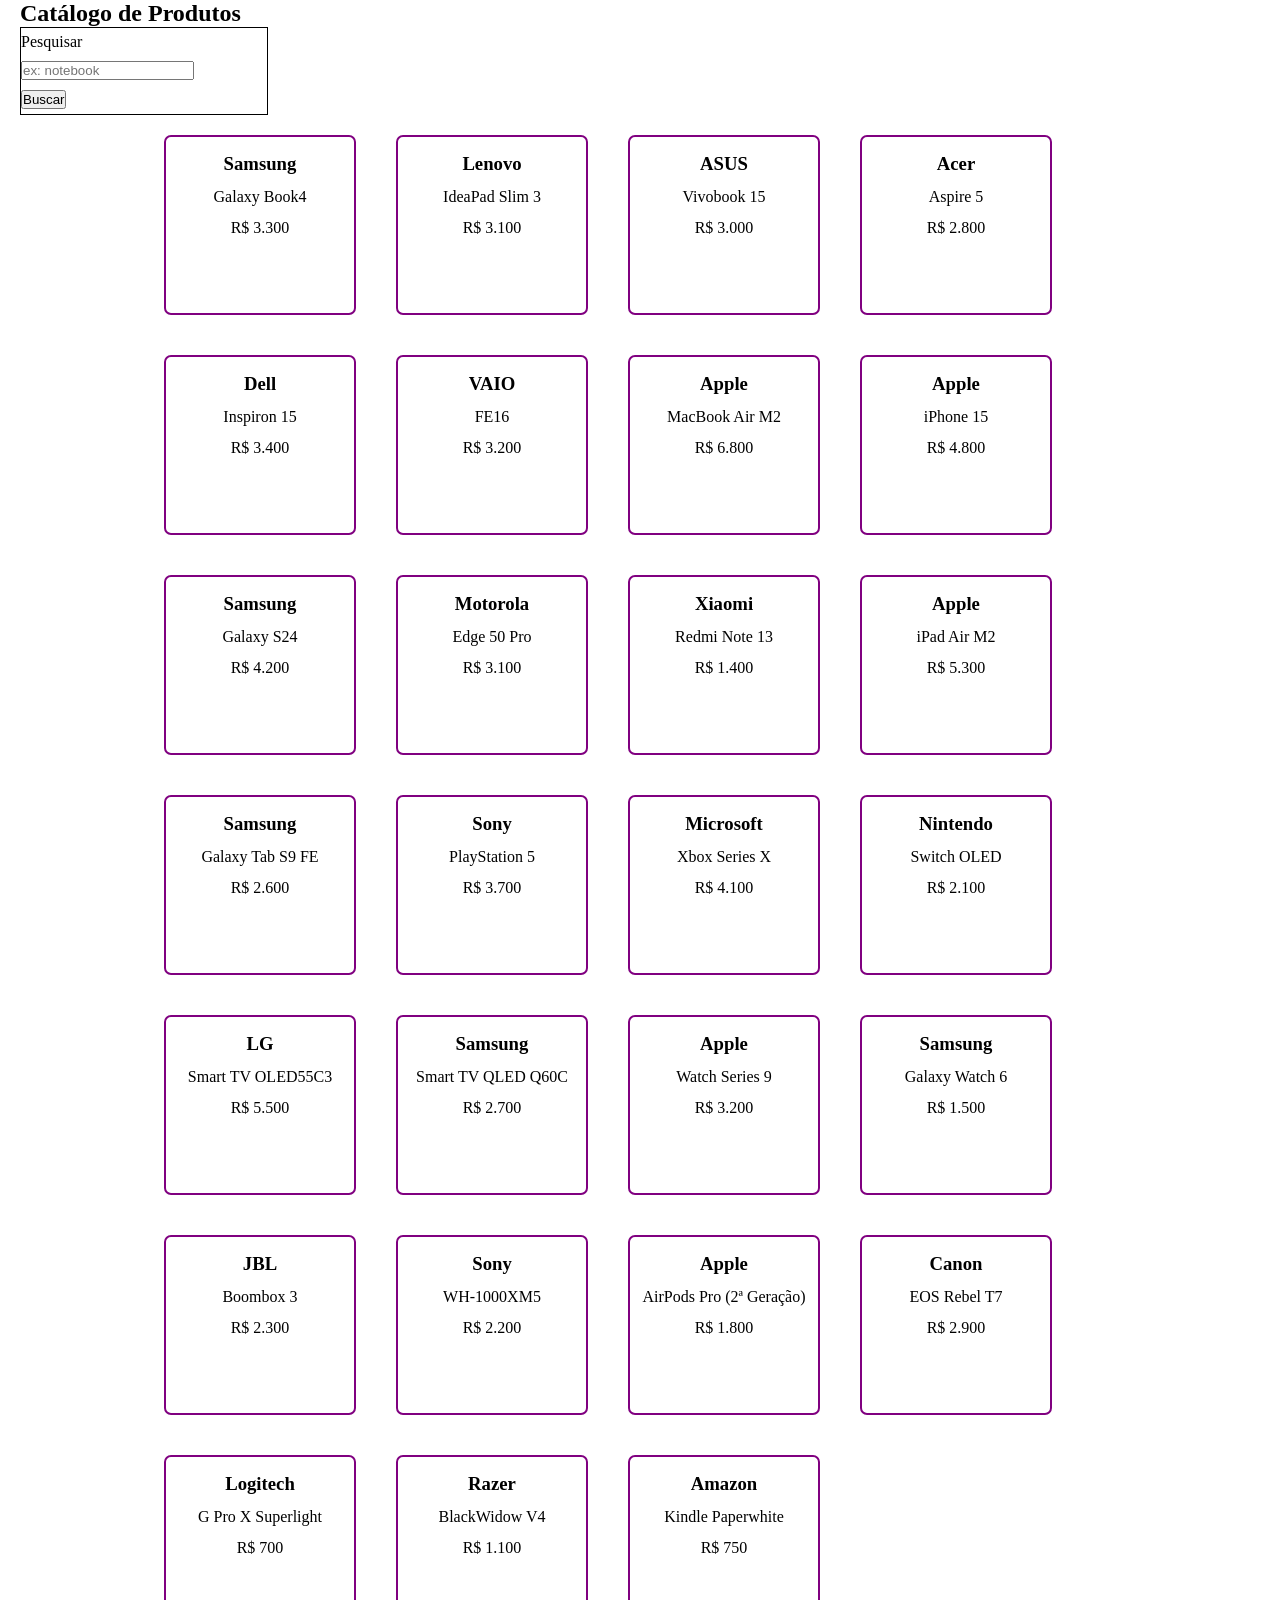
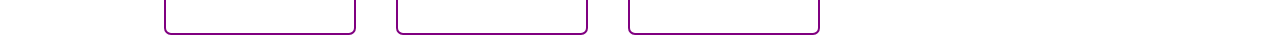
==== conteudos/exercicios/filtrar_busca/index.html @ 2a8e0894 "alter style css" ====
<!DOCTYPE html>
<html lang="pt-BR">
<head>
    <meta charset="UTF-8">
    <meta name="viewport" content="width=device-width, initial-scale=1.0">
    <title>Document</title>
    <link rel="stylesheet" href="style.css">
</head>
<body>
    <main>
        <section>
            <h1>Catálogo de Produtos</h1>
            <form action="" method="get">
                <label for="fsearch" class="form-item">Pesquisar</label>
                <input type="search" name="q" id="fsearch" placeholder="ex: notebook" class="form-item">
                <button type="submit" class="btn-search form-item">Buscar</button>
            </form>
            <ul id="catalog"></ul>
        </section>
    </main>

    <script>
        const produtos = [
            ["Samsung", "Galaxy Book4", "Core i5, 8GB RAM, SSD 512GB", "R$ 3.300", "notebook"],
            ["Lenovo", "IdeaPad Slim 3", "Core i5, 8GB RAM, SSD 512GB", "R$ 3.100", "notebook"],
            ["ASUS", "Vivobook 15", "Core i5, 8GB RAM, SSD 512GB", "R$ 3.000", "notebook"],
            ["Acer", "Aspire 5", "Core i5, 8GB RAM, SSD 256GB", "R$ 2.800", "notebook"],
            ["Dell", "Inspiron 15", "Core i5, 8GB RAM, SSD 512GB", "R$ 3.400", "notebook"],
            ["VAIO", "FE16", "Core i5, 16GB RAM, SSD 512GB", "R$ 3.200", "notebook"],
            ["Apple", "MacBook Air M2", "Chip M2, 8GB RAM, SSD 256GB", "R$ 6.800", "notebook"],
            ["Apple", "iPhone 15", "128GB, Tela 6.1\", Câmera 48MP", "R$ 4.800", "celular"],
            ["Samsung", "Galaxy S24", "128GB, 8GB RAM, Tela 6.2\"", "R$ 4.200", "celular"],
            ["Motorola", "Edge 50 Pro", "256GB, 12GB RAM, Tela 6.7\"", "R$ 3.100", "celular"],
            ["Xiaomi", "Redmi Note 13", "256GB, 8GB RAM, Tela 6.67\"", "R$ 1.400", "celular"],
            ["Apple", "iPad Air M2", "128GB, Tela 11\", Wi-Fi", "R$ 5.300", "tablet"],
            ["Samsung", "Galaxy Tab S9 FE", "128GB, 6GB RAM, Tela 10.9\"", "R$ 2.600", "tablet"],
            ["Sony", "PlayStation 5", "SSD 825GB, Controle DualSense", "R$ 3.700", "videogame"],
            ["Microsoft", "Xbox Series X", "SSD 1TB, 4K HDR", "R$ 4.100", "videogame"],
            ["Nintendo", "Switch OLED", "64GB, Tela 7\" OLED", "R$ 2.100", "videogame"],
            ["LG", "Smart TV OLED55C3", "55\", 4K, 120Hz, HDMI 2.1", "R$ 5.500", "televisão"],
            ["Samsung", "Smart TV QLED Q60C", "50\", 4K, Modo Game", "R$ 2.700", "televisão"],
            ["Apple", "Watch Series 9", "GPS, Caixa de Alumínio 45mm", "R$ 3.200", "relógio"],
            ["Samsung", "Galaxy Watch 6", "BT 44mm, Monitor Cardíaco", "R$ 1.500", "relógio"],
            ["JBL", "Boombox 3", "80W RMS, Bluetooth, IP67", "R$ 2.300", "caixa de som"],
            ["Sony", "WH-1000XM5", "Fone Bluetooth, Cancelamento de Ruído", "R$ 2.200", "fone"],
            ["Apple", "AirPods Pro (2ª Geração)", "Cancelamento Ativo de Ruído, MagSafe", "R$ 1.800", "fone"],
            ["Canon", "EOS Rebel T7", "Lente 18-55mm, 24.1MP, Wi-Fi", "R$ 2.900", "câmera"],
            ["Logitech", "G Pro X Superlight", "Mouse Gamer Sem Fio, 25K DPI", "R$ 700", "mouse"],
            ["Razer", "BlackWidow V4", "Teclado Mecânico RGB, Switch Green", "R$ 1.100", "teclado"],
            ["Amazon", "Kindle Paperwhite", "16GB, Tela 6.8\", À Prova D'água", "R$ 750", "leitor digital"]
        ];

        const catalogo = document.querySelector('#catalog');

        function mostrar(lista) {
            catalogo.innerHTML = ""; 

            for (let i = 0; i < lista.length; i++) {
                const marca = lista[i][0];
                const modelo = lista[i][1];
                const specs = lista[i][2];
                const preco = lista[i][3];

                const item = document.createElement('li');
                item.innerHTML = `<strong><h3 class="product-info">${marca}</h3></strong> <br><p class="product-info">${modelo}</p><br> <p class="product-info">${preco}</p>`;
                item.setAttribute('class', 'item');
                catalogo.appendChild(item);
            }
        }

        mostrar(produtos);

        const form = document.querySelector('form');

        form.addEventListener('submit', function (evento) {
            evento.preventDefault(); // impede o formulário de recarregar a página
            
            const busca = document.getElementById('fsearch').value.toLowerCase();

            const produtos_filtrados = produtos.filter(function (produto) {
                return produto.some(function (campo) {   // .some() verifica se existe ao menos campo neste produto
                    return campo.toString().toLowerCase().includes(busca);
                });
            });

            mostrar(produtos_filtrados);
        });
    </script>
</body>
</html>
---- conteudos/exercicios/filtrar_busca/style.css ----
* {
    margin: 0;
    padding: 0;
    box-sizing: border-box; 
}

main {
    margin: 0 20px;

}

#catalog {
    list-style-type: none;
    display: flex;
    flex-flow: row wrap;
    margin: 0 10% auto;
}

.item {
    display: inline-block;
    width: 15vw;
    height: 20vh;
    margin: 20px;
    padding: 10px;
    border: 2px solid purple;
    border-radius: 7px;
    text-align: center;
    justify-content: center;
    align-items: center;
    line-height: 1.5;
    overflow: hidden;
}

.product-info {
    display: inline-block;
    margin: 2% 0;

}

form {
    display: flex;
    flex-flow: column wrap;
    border: 1px solid black;
    width: 20%;
    align-items: start;
}

.form-item {
    display: inline-block;
    width: fit-content;
    margin: 5px 0;
}

.btn-search:hover {
    cursor: pointer;
}
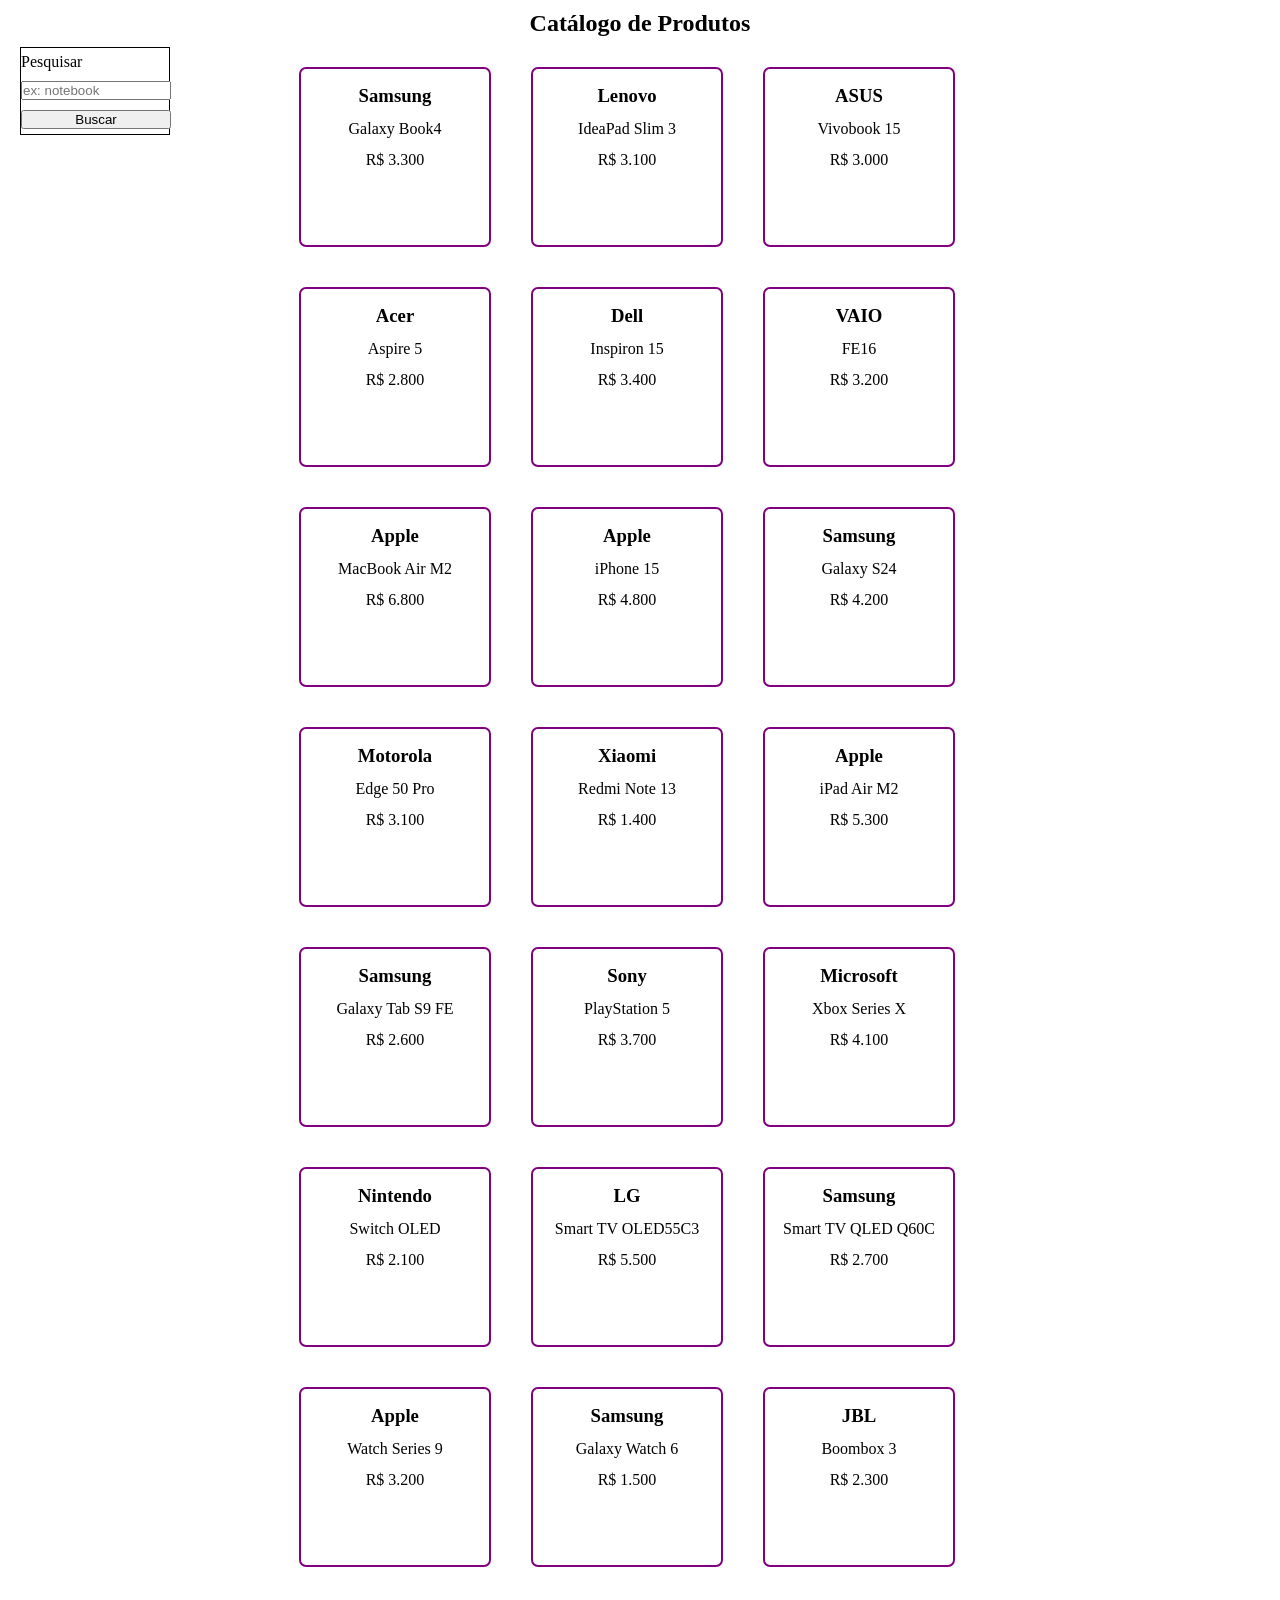
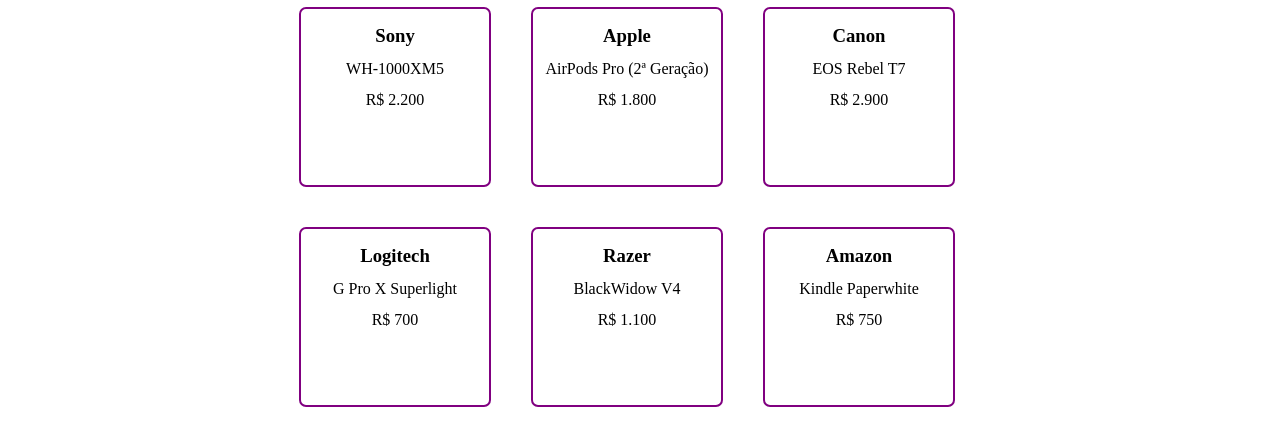
==== commit 84b6aeba: "continue alter style css nao finalizado" ====
--- a/conteudos/exercicios/filtrar_busca/index.html
+++ b/conteudos/exercicios/filtrar_busca/index.html
@@ -8,14 +8,20 @@
 </head>
 <body>
     <main>
-        <section>
-            <h1>Catálogo de Produtos</h1>
-            <form action="" method="get">
-                <label for="fsearch" class="form-item">Pesquisar</label>
-                <input type="search" name="q" id="fsearch" placeholder="ex: notebook" class="form-item">
-                <button type="submit" class="btn-search form-item">Buscar</button>
-            </form>
-            <ul id="catalog"></ul>
+        <section class="catalog-page">
+            <h1 class="title">Catálogo de Produtos</h1>
+            <div class="container-principal">
+                <article class="filter-container">
+                    <form action="" method="get">
+                        <label for="fsearch" class="filter-form-item">Pesquisar</label>
+                        <input type="search" name="q" id="fsearch" placeholder="ex: notebook" class="filter-form-item">
+                        <button type="submit" class="btn-search filter-form-item">Buscar</button>
+                    </form>
+                </article>
+                <article class="catalog-container">
+                    <ul id="catalog" class="catalog"></ul>
+                </article>
+            </div>
         </section>
     </main>
 
--- a/conteudos/exercicios/filtrar_busca/style.css
+++ b/conteudos/exercicios/filtrar_busca/style.css
@@ -6,10 +6,37 @@
 
 main {
     margin: 0 20px;
-
 }
 
-#catalog {
+.title {
+    text-align: center;
+    margin: 10px;
+}
+
+.container-principal {
+    display: flex;
+    flex-flow: row nowrap;
+}
+
+.filter-container {
+    display: flex;
+    flex-flow: column wrap;
+    border: 1px solid black;
+    max-width: 150px;
+    height: fit-content;
+    align-items: start;
+}
+
+.filter-form-item {
+    display: inline-block;
+    width: 150px;
+    margin: 5px 0;
+}
+
+.btn-search:hover {
+    cursor: pointer;
+}
+.catalog {
     list-style-type: none;
     display: flex;
     flex-flow: row wrap;
@@ -34,23 +61,5 @@
 .product-info {
     display: inline-block;
     margin: 2% 0;
-
 }
 
-form {
-    display: flex;
-    flex-flow: column wrap;
-    border: 1px solid black;
-    width: 20%;
-    align-items: start;
-}
-
-.form-item {
-    display: inline-block;
-    width: fit-content;
-    margin: 5px 0;
-}
-
-.btn-search:hover {
-    cursor: pointer;
-}
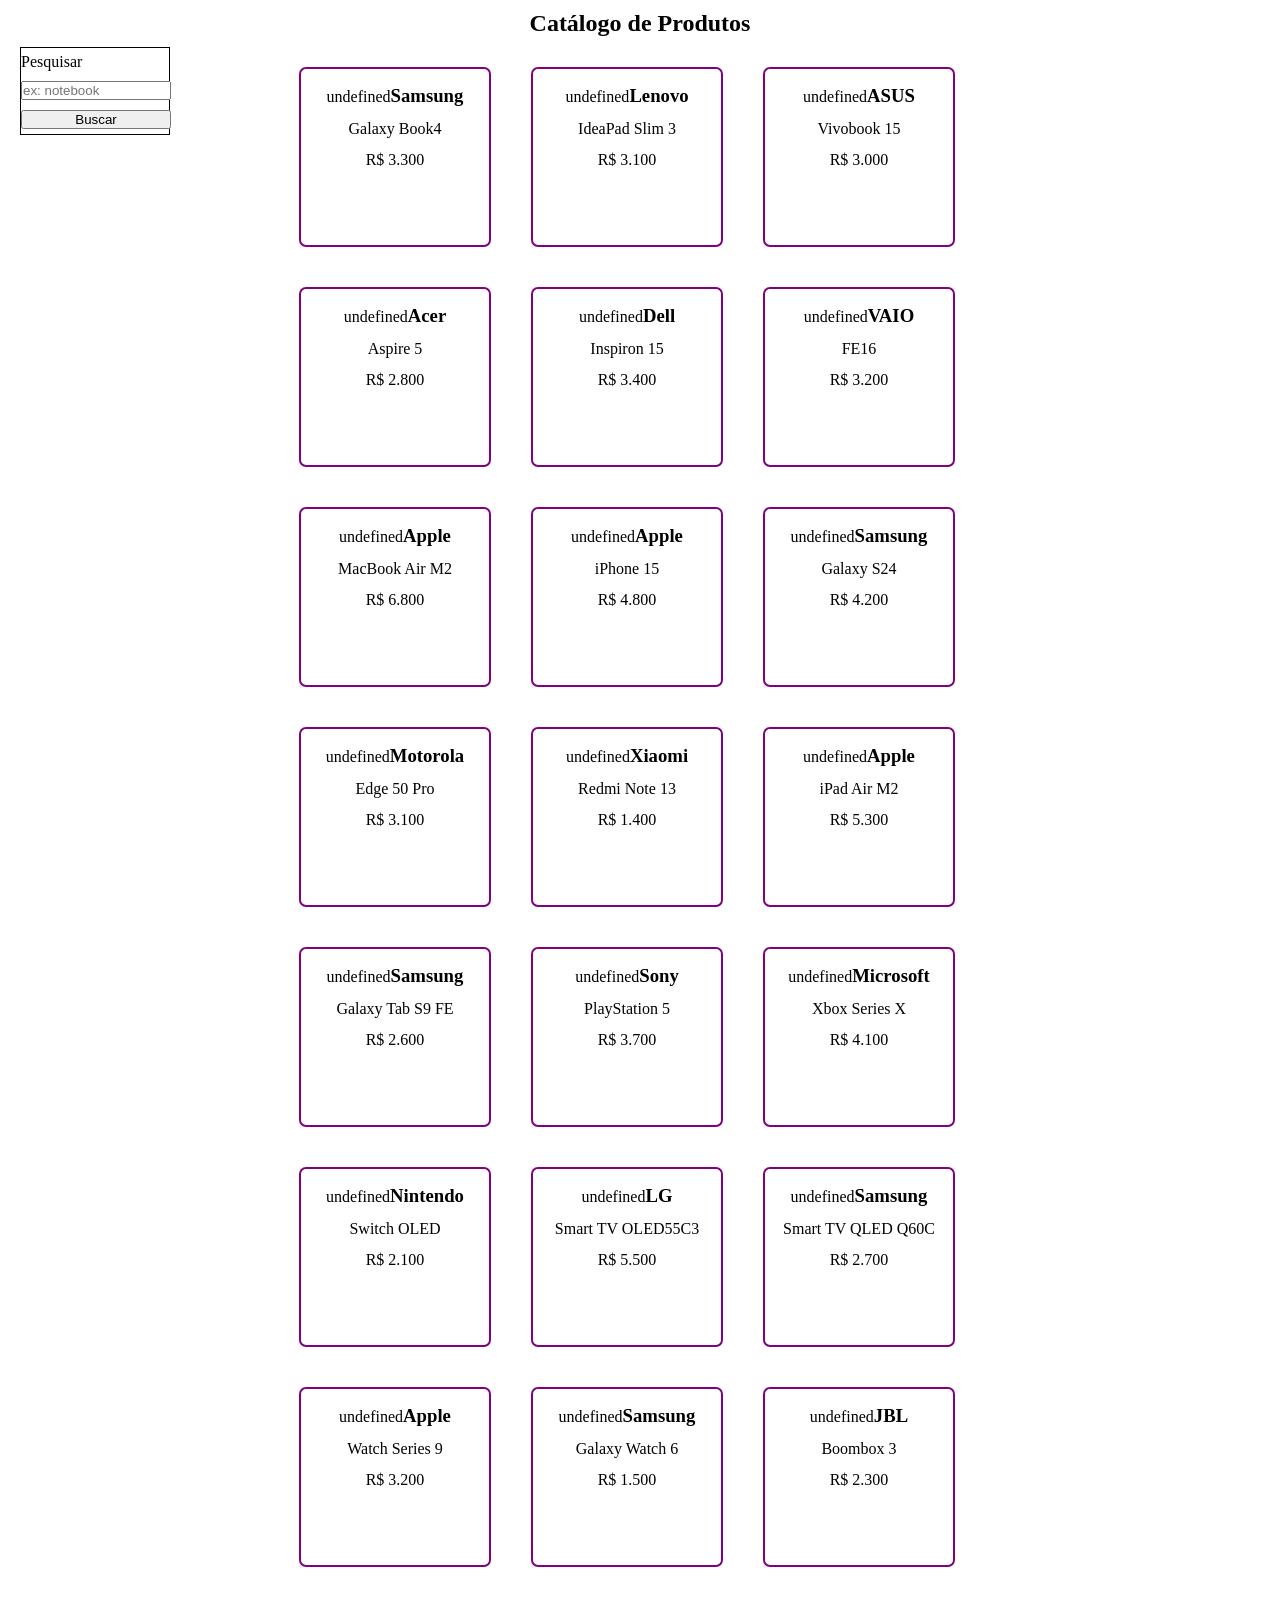
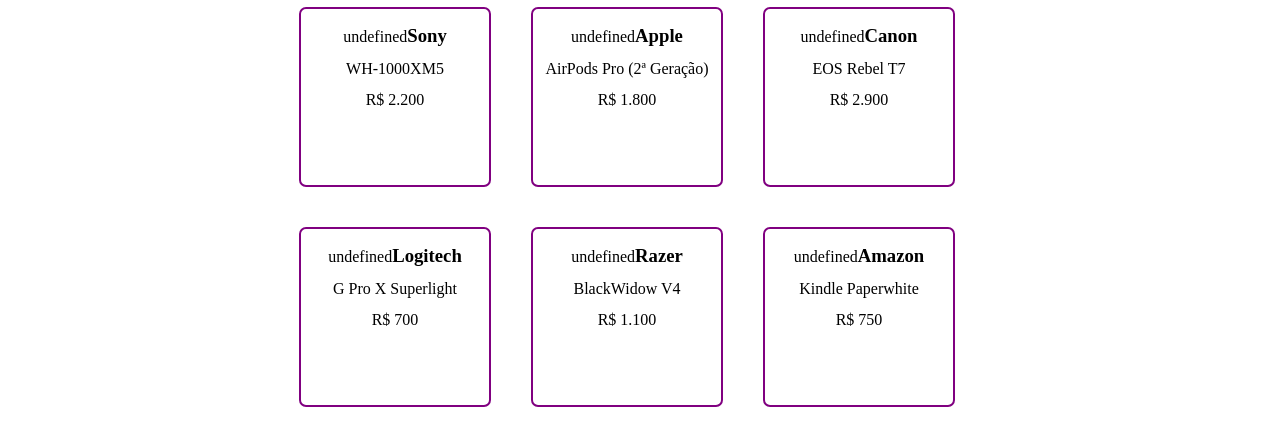
==== commit 2cc3ba9b: "add images exercicio filtrar_busca" ====
--- a/conteudos/exercicios/filtrar_busca/index.html
+++ b/conteudos/exercicios/filtrar_busca/index.html
@@ -66,9 +66,10 @@
                 const modelo = lista[i][1];
                 const specs = lista[i][2];
                 const preco = lista[i][3];
+                const image = lista[i][5];
 
                 const item = document.createElement('li');
-                item.innerHTML = `<strong><h3 class="product-info">${marca}</h3></strong> <br><p class="product-info">${modelo}</p><br> <p class="product-info">${preco}</p>`;
+                item.innerHTML = `${image}<strong><h3 class="product-info">${marca}</h3></strong> <br><p class="product-info">${modelo}</p><br> <p class="product-info">${preco}</p>`;
                 item.setAttribute('class', 'item');
                 catalogo.appendChild(item);
             }
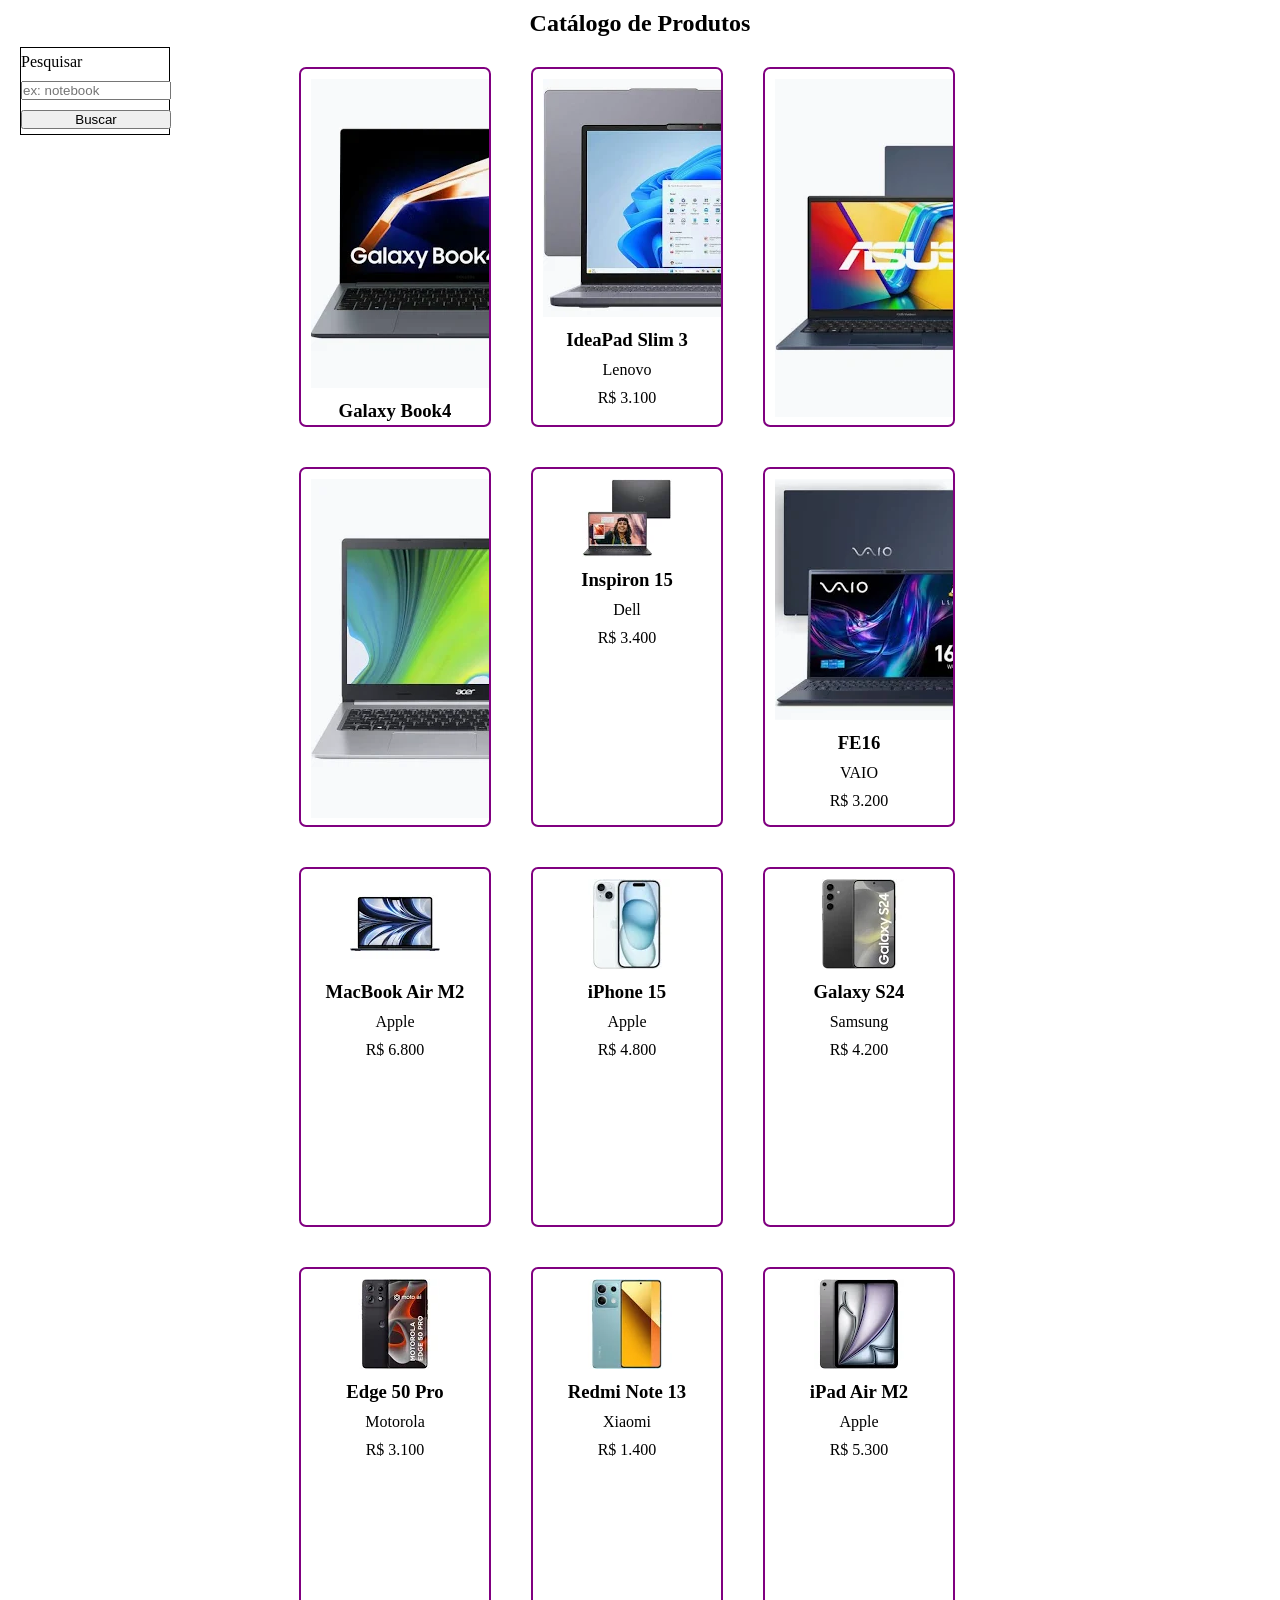
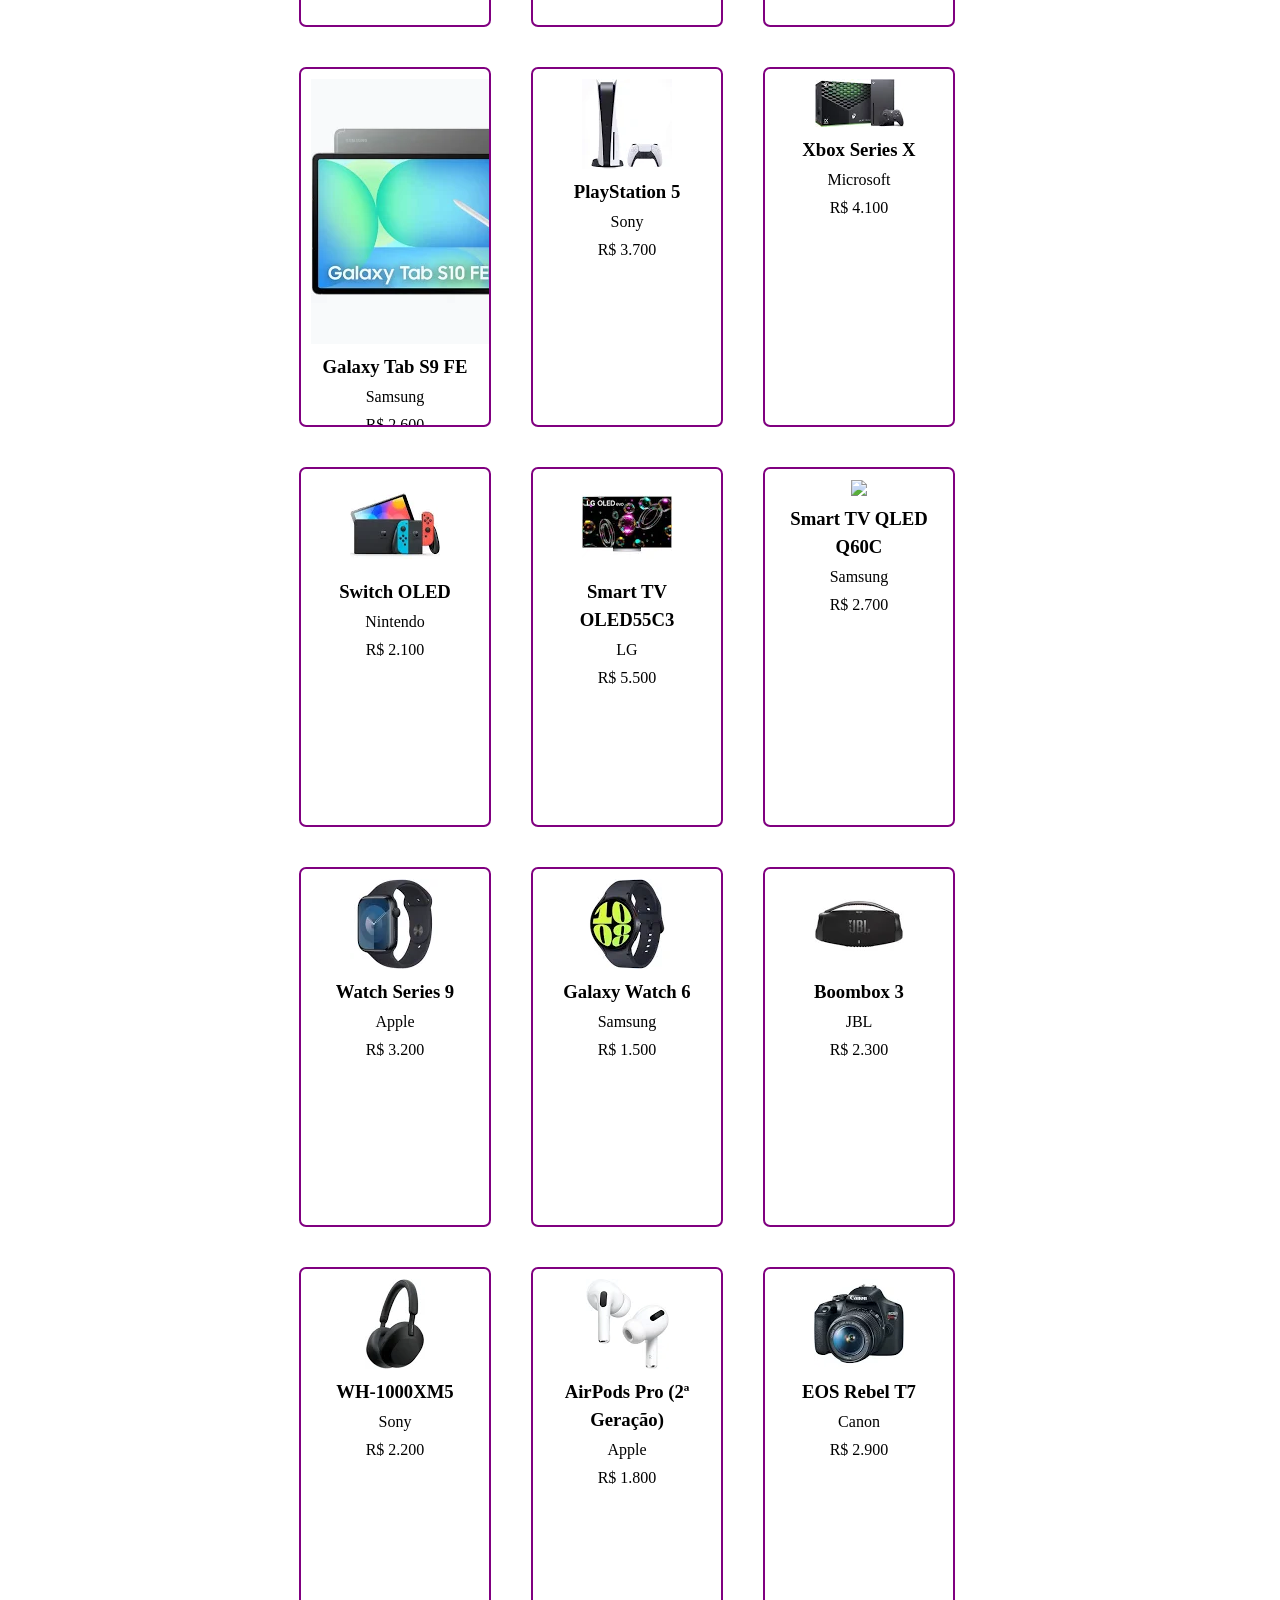
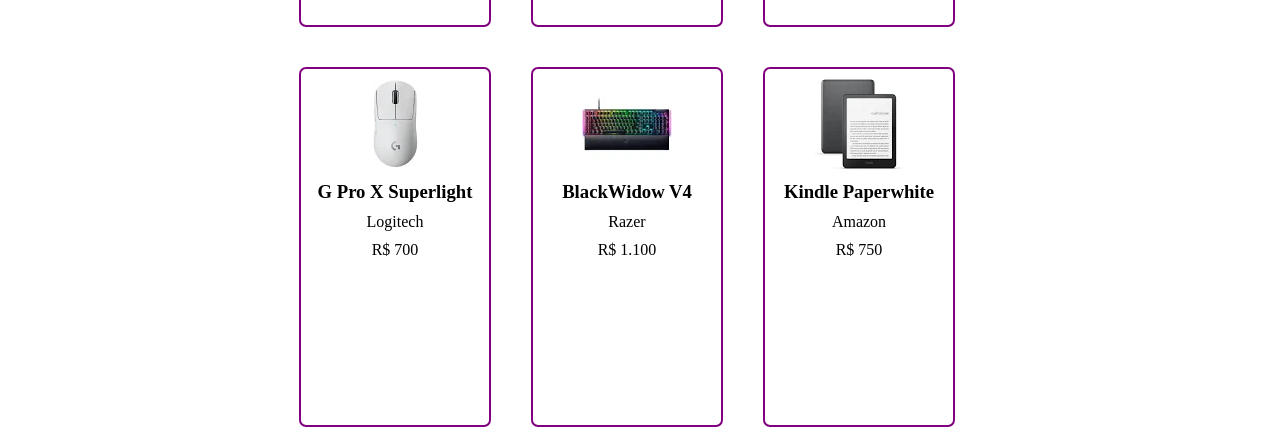
==== commit 51eae75b: "alter exercicio filtrar_busca, nao concluido" ====
--- a/conteudos/exercicios/filtrar_busca/index.html
+++ b/conteudos/exercicios/filtrar_busca/index.html
@@ -27,33 +27,33 @@
 
     <script>
         const produtos = [
-            ["Samsung", "Galaxy Book4", "Core i5, 8GB RAM, SSD 512GB", "R$ 3.300", "notebook"],
-            ["Lenovo", "IdeaPad Slim 3", "Core i5, 8GB RAM, SSD 512GB", "R$ 3.100", "notebook"],
-            ["ASUS", "Vivobook 15", "Core i5, 8GB RAM, SSD 512GB", "R$ 3.000", "notebook"],
-            ["Acer", "Aspire 5", "Core i5, 8GB RAM, SSD 256GB", "R$ 2.800", "notebook"],
-            ["Dell", "Inspiron 15", "Core i5, 8GB RAM, SSD 512GB", "R$ 3.400", "notebook"],
-            ["VAIO", "FE16", "Core i5, 16GB RAM, SSD 512GB", "R$ 3.200", "notebook"],
-            ["Apple", "MacBook Air M2", "Chip M2, 8GB RAM, SSD 256GB", "R$ 6.800", "notebook"],
-            ["Apple", "iPhone 15", "128GB, Tela 6.1\", Câmera 48MP", "R$ 4.800", "celular"],
-            ["Samsung", "Galaxy S24", "128GB, 8GB RAM, Tela 6.2\"", "R$ 4.200", "celular"],
-            ["Motorola", "Edge 50 Pro", "256GB, 12GB RAM, Tela 6.7\"", "R$ 3.100", "celular"],
-            ["Xiaomi", "Redmi Note 13", "256GB, 8GB RAM, Tela 6.67\"", "R$ 1.400", "celular"],
-            ["Apple", "iPad Air M2", "128GB, Tela 11\", Wi-Fi", "R$ 5.300", "tablet"],
-            ["Samsung", "Galaxy Tab S9 FE", "128GB, 6GB RAM, Tela 10.9\"", "R$ 2.600", "tablet"],
-            ["Sony", "PlayStation 5", "SSD 825GB, Controle DualSense", "R$ 3.700", "videogame"],
-            ["Microsoft", "Xbox Series X", "SSD 1TB, 4K HDR", "R$ 4.100", "videogame"],
-            ["Nintendo", "Switch OLED", "64GB, Tela 7\" OLED", "R$ 2.100", "videogame"],
-            ["LG", "Smart TV OLED55C3", "55\", 4K, 120Hz, HDMI 2.1", "R$ 5.500", "televisão"],
-            ["Samsung", "Smart TV QLED Q60C", "50\", 4K, Modo Game", "R$ 2.700", "televisão"],
-            ["Apple", "Watch Series 9", "GPS, Caixa de Alumínio 45mm", "R$ 3.200", "relógio"],
-            ["Samsung", "Galaxy Watch 6", "BT 44mm, Monitor Cardíaco", "R$ 1.500", "relógio"],
-            ["JBL", "Boombox 3", "80W RMS, Bluetooth, IP67", "R$ 2.300", "caixa de som"],
-            ["Sony", "WH-1000XM5", "Fone Bluetooth, Cancelamento de Ruído", "R$ 2.200", "fone"],
-            ["Apple", "AirPods Pro (2ª Geração)", "Cancelamento Ativo de Ruído, MagSafe", "R$ 1.800", "fone"],
-            ["Canon", "EOS Rebel T7", "Lente 18-55mm, 24.1MP, Wi-Fi", "R$ 2.900", "câmera"],
-            ["Logitech", "G Pro X Superlight", "Mouse Gamer Sem Fio, 25K DPI", "R$ 700", "mouse"],
-            ["Razer", "BlackWidow V4", "Teclado Mecânico RGB, Switch Green", "R$ 1.100", "teclado"],
-            ["Amazon", "Kindle Paperwhite", "16GB, Tela 6.8\", À Prova D'água", "R$ 750", "leitor digital"]
+            ["Samsung", "Galaxy Book4", "Core i5, 8GB RAM, SSD 512GB", "R$ 3.300", "notebook", "images/galaxybook4.webp"],
+            ["Lenovo", "IdeaPad Slim 3", "Core i5, 8GB RAM, SSD 512GB", "R$ 3.100", "notebook", "images/lenovoideapad3.webp"],
+            ["ASUS", "Vivobook 15", "Core i5, 8GB RAM, SSD 512GB", "R$ 3.000", "notebook", "images/asusvivobook.webp"],
+            ["Acer", "Aspire 5", "Core i5, 8GB RAM, SSD 256GB", "R$ 2.800", "notebook", "images/aceraspire5.webp"],
+            ["Dell", "Inspiron 15", "Core i5, 8GB RAM, SSD 512GB", "R$ 3.400", "notebook", "images/dellinspiron15.webp"],
+            ["VAIO", "FE16", "Core i5, 16GB RAM, SSD 512GB", "R$ 3.200", "notebook", "images/vaiofe16.webp"],
+            ["Apple", "MacBook Air M2", "Chip M2, 8GB RAM, SSD 256GB", "R$ 6.800", "notebook", "images/macbookair2.webp"],
+            ["Apple", "iPhone 15", "128GB, Tela 6.1\", Câmera 48MP", "R$ 4.800", "celular", "images/iphone15.webp"],
+            ["Samsung", "Galaxy S24", "128GB, 8GB RAM, Tela 6.2\"", "R$ 4.200", "celular", "images/galaxys24.webp"],
+            ["Motorola", "Edge 50 Pro", "256GB, 12GB RAM, Tela 6.7\"", "R$ 3.100", "celular", "images/edge50pro.webp"],
+            ["Xiaomi", "Redmi Note 13", "256GB, 8GB RAM, Tela 6.67\"", "R$ 1.400", "celular", "images/redminote13.webp"],
+            ["Apple", "iPad Air M2", "128GB, Tela 11\", Wi-Fi", "R$ 5.300", "tablet", "images/ipadairm2.webp"],
+            ["Samsung", "Galaxy Tab S9 FE", "128GB, 6GB RAM, Tela 10.9\"", "R$ 2.600", "tablet", "images/galaxytabs9.webp"],
+            ["Sony", "PlayStation 5", "SSD 825GB, Controle DualSense", "R$ 3.700", "videogame", "images/playstation5.webp"],
+            ["Microsoft", "Xbox Series X", "SSD 1TB, 4K HDR", "R$ 4.100", "videogame", "images/xboxseriesx.webp"],
+            ["Nintendo", "Switch OLED", "64GB, Tela 7\" OLED", "R$ 2.100", "videogame", "images/nintendoswitcholed.webp"],
+            ["LG", "Smart TV OLED55C3", "55\", 4K, 120Hz, HDMI 2.1", "R$ 5.500", "televisão", "images/lgoled.webp"],
+            ["Samsung", "Smart TV QLED Q60C", "50\", 4K, Modo Game", "R$ 2.700", "televisão", "tvsamsungoled.webp"],
+            ["Apple", "Watch Series 9", "GPS, Caixa de Alumínio 45mm", "R$ 3.200", "relógio", "images/watchseries9.webp"],
+            ["Samsung", "Galaxy Watch 6", "BT 44mm, Monitor Cardíaco", "R$ 1.500", "relógio", "images/watch6BT.webp"],
+            ["JBL", "Boombox 3", "80W RMS, Bluetooth, IP67", "R$ 2.300", "caixa de som", "images/jblboombox.webp"],
+            ["Sony", "WH-1000XM5", "Fone Bluetooth, Cancelamento de Ruído", "R$ 2.200", "fone", "images/sonyWH-1000XM5fone.webp"],
+            ["Apple", "AirPods Pro (2ª Geração)", "Cancelamento Ativo de Ruído, MagSafe", "R$ 1.800", "fone", "images/airpodspro2geracao.webp"],
+            ["Canon", "EOS Rebel T7", "Lente 18-55mm, 24.1MP, Wi-Fi", "R$ 2.900", "câmera", "images/cameracanonEOSRebelT7.webp"],
+            ["Logitech", "G Pro X Superlight", "Mouse Gamer Sem Fio, 25K DPI", "R$ 700", "mouse", "images/logitechgproxsuperlight.webp"],
+            ["Razer", "BlackWidow V4", "Teclado Mecânico RGB, Switch Green", "R$ 1.100", "teclado", "images/razerBlackWidowV4.webp"],
+            ["Amazon", "Kindle Paperwhite", "16GB, Tela 6.8\", À Prova D'água", "R$ 750", "leitor digital", "images/amazonkindlepaperwhit.webp"]
         ];
 
         const catalogo = document.querySelector('#catalog');
@@ -66,10 +66,10 @@
                 const modelo = lista[i][1];
                 const specs = lista[i][2];
                 const preco = lista[i][3];
-                const image = lista[i][5];
+                const image_url = lista[i][5];
 
                 const item = document.createElement('li');
-                item.innerHTML = `${image}<strong><h3 class="product-info">${marca}</h3></strong> <br><p class="product-info">${modelo}</p><br> <p class="product-info">${preco}</p>`;
+                item.innerHTML = `<img src="${image_url}" class"product-image"><br><strong><h3 class="product-info product-title">${modelo}</h3></strong><br><p class="product-info">${marca}</p><br><p class="product-info">${preco}</p>`;
                 item.setAttribute('class', 'item');
                 catalogo.appendChild(item);
             }
--- a/conteudos/exercicios/filtrar_busca/style.css
+++ b/conteudos/exercicios/filtrar_busca/style.css
@@ -46,7 +46,7 @@
 .item {
     display: inline-block;
     width: 15vw;
-    height: 20vh;
+    height: 40vh;
     margin: 20px;
     padding: 10px;
     border: 2px solid purple;
@@ -60,6 +60,11 @@
 
 .product-info {
     display: inline-block;
-    margin: 2% 0;
+    margin: 2px 0;
 }
 
+.product-image {
+    max-width: 80px;
+    max-width: 100px;
+}
+
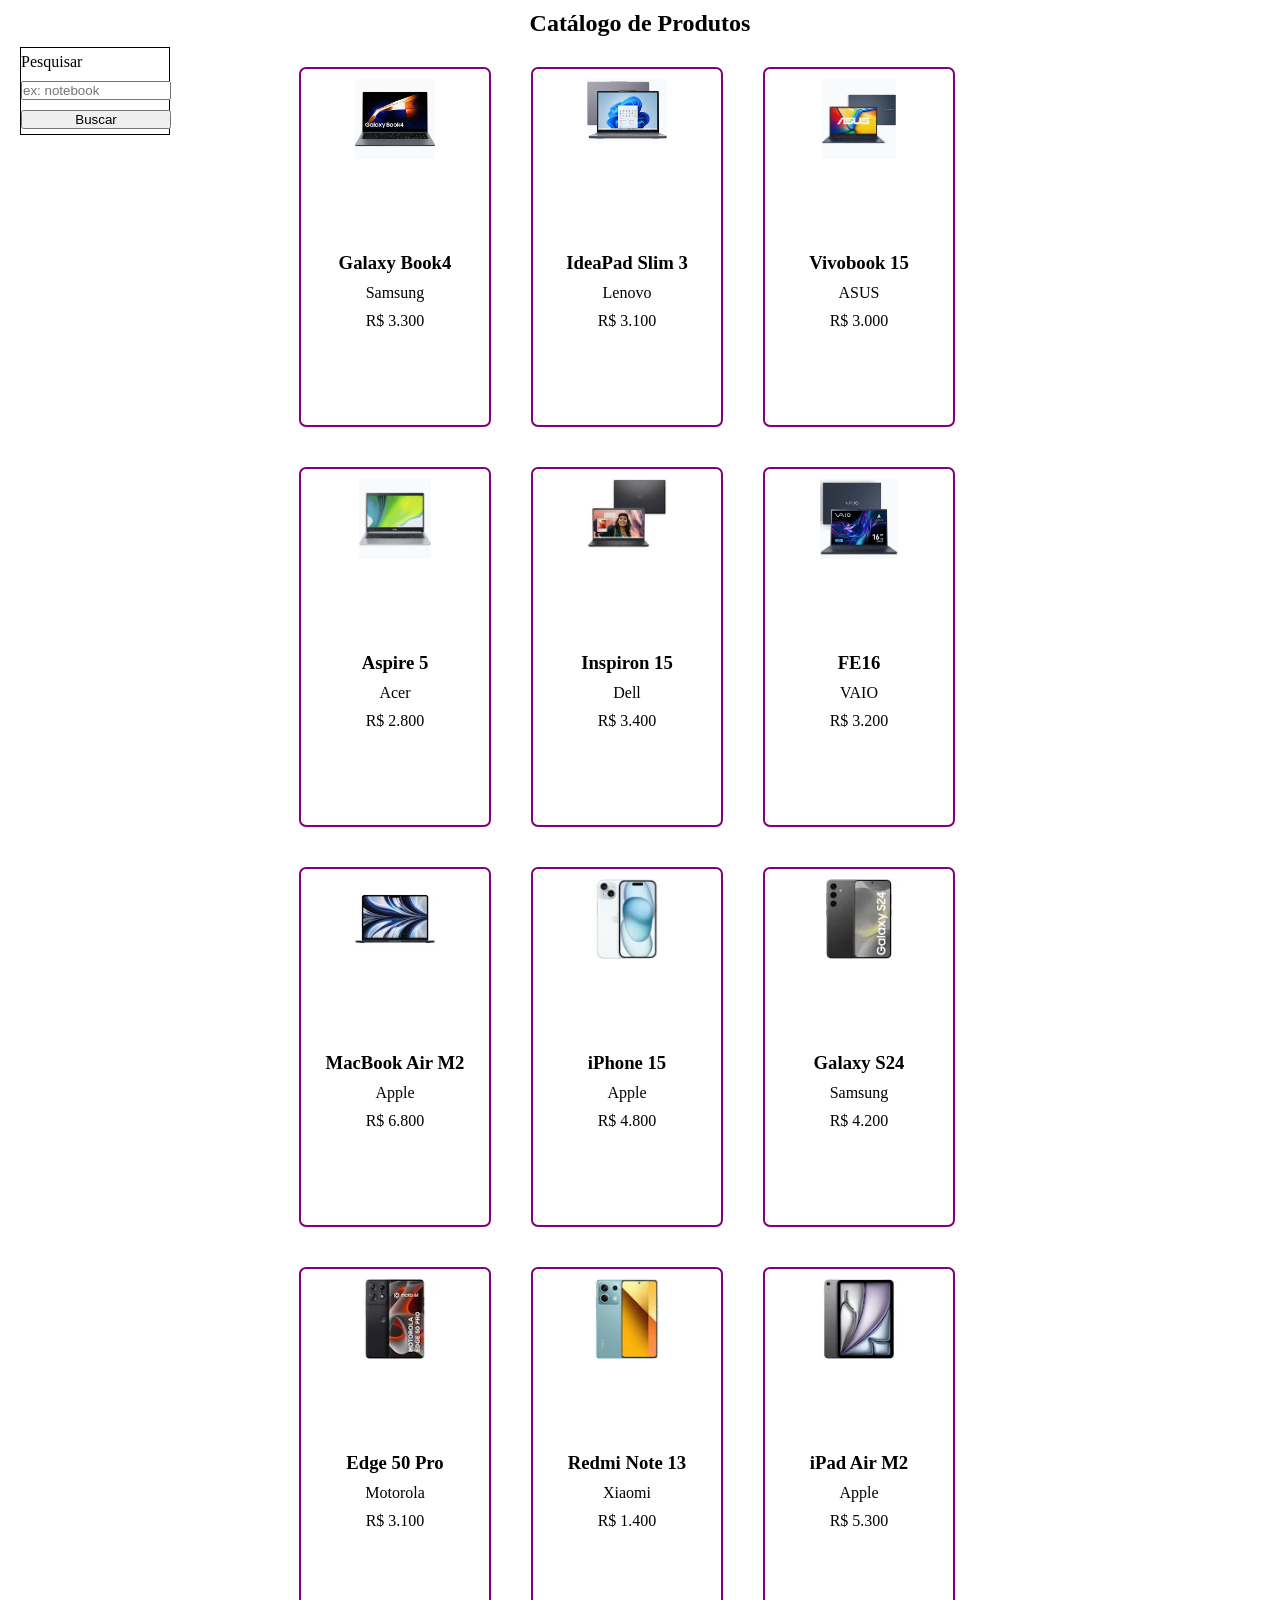
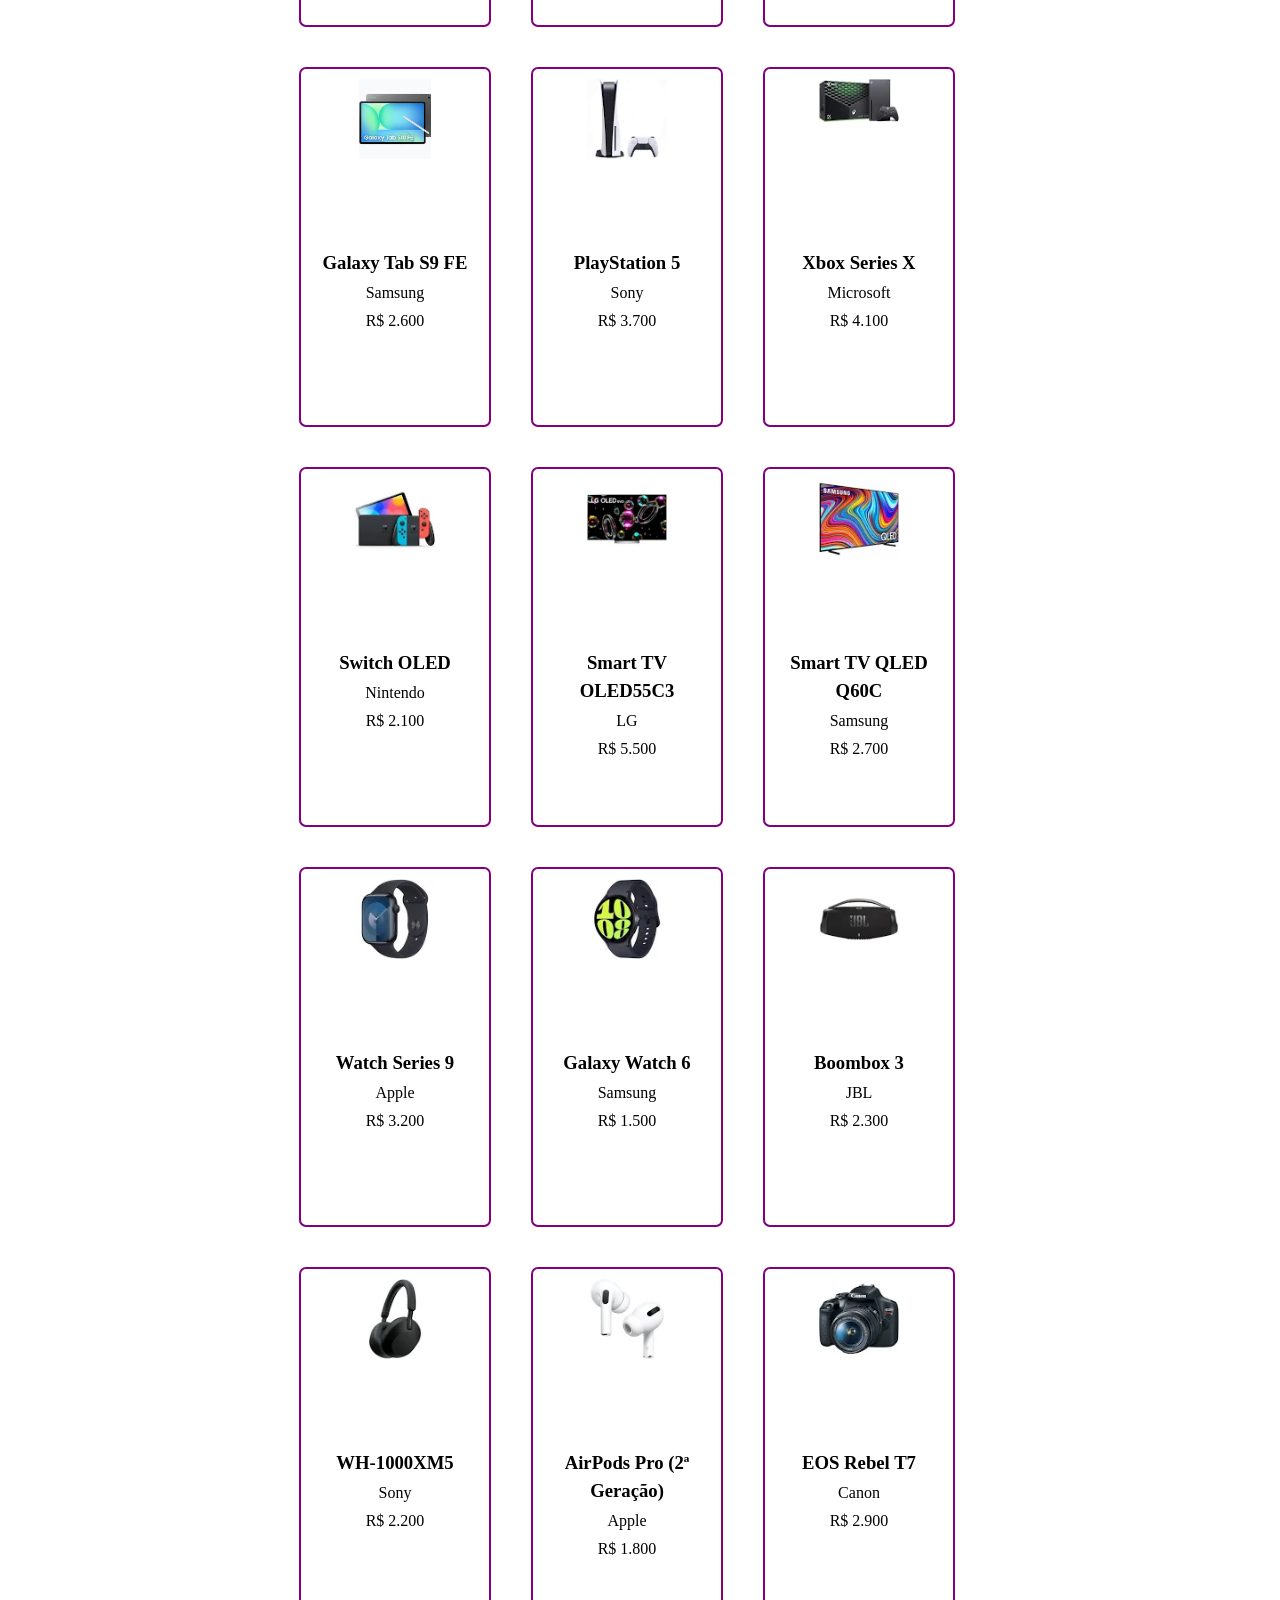
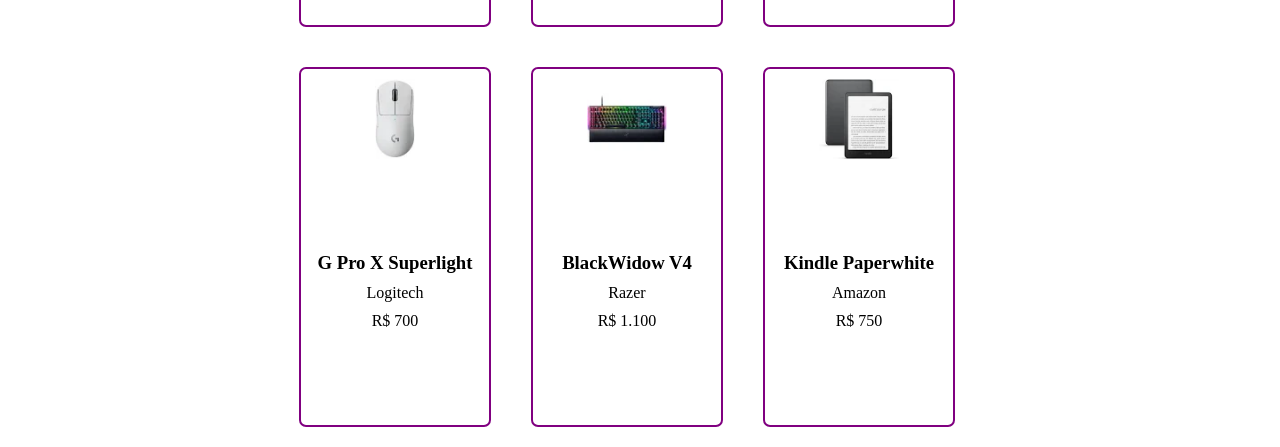
==== commit 9295040c: "alter exercicio filtrar_busca - nao finalizado" ====
--- a/conteudos/exercicios/filtrar_busca/index.html
+++ b/conteudos/exercicios/filtrar_busca/index.html
@@ -44,7 +44,7 @@
             ["Microsoft", "Xbox Series X", "SSD 1TB, 4K HDR", "R$ 4.100", "videogame", "images/xboxseriesx.webp"],
             ["Nintendo", "Switch OLED", "64GB, Tela 7\" OLED", "R$ 2.100", "videogame", "images/nintendoswitcholed.webp"],
             ["LG", "Smart TV OLED55C3", "55\", 4K, 120Hz, HDMI 2.1", "R$ 5.500", "televisão", "images/lgoled.webp"],
-            ["Samsung", "Smart TV QLED Q60C", "50\", 4K, Modo Game", "R$ 2.700", "televisão", "tvsamsungoled.webp"],
+            ["Samsung", "Smart TV QLED Q60C", "50\", 4K, Modo Game", "R$ 2.700", "televisão", "images/tvsamsungoled.webp"],
             ["Apple", "Watch Series 9", "GPS, Caixa de Alumínio 45mm", "R$ 3.200", "relógio", "images/watchseries9.webp"],
             ["Samsung", "Galaxy Watch 6", "BT 44mm, Monitor Cardíaco", "R$ 1.500", "relógio", "images/watch6BT.webp"],
             ["JBL", "Boombox 3", "80W RMS, Bluetooth, IP67", "R$ 2.300", "caixa de som", "images/jblboombox.webp"],
@@ -69,7 +69,16 @@
                 const image_url = lista[i][5];
 
                 const item = document.createElement('li');
-                item.innerHTML = `<img src="${image_url}" class"product-image"><br><strong><h3 class="product-info product-title">${modelo}</h3></strong><br><p class="product-info">${marca}</p><br><p class="product-info">${preco}</p>`;
+                item.innerHTML = `  <div class="top-box-item">
+                                        <img src="${image_url}" class="product-image">
+                                        <br> 
+                                    </div>   
+                                    <div class="bottom-box-item">
+                                        <strong><h3 class="product-info product-title">${modelo}</h3></strong>
+                                        <br>
+                                        <p class="product-info">${marca}</p>
+                                        <br>
+                                        <p class="product-info">${preco}</p>`;
                 item.setAttribute('class', 'item');
                 catalogo.appendChild(item);
             }
--- a/conteudos/exercicios/filtrar_busca/style.css
+++ b/conteudos/exercicios/filtrar_busca/style.css
@@ -44,7 +44,8 @@
 }
 
 .item {
-    display: inline-block;
+    display: flex;
+    flex-direction: column;
     width: 15vw;
     height: 40vh;
     margin: 20px;
@@ -52,8 +53,6 @@
     border: 2px solid purple;
     border-radius: 7px;
     text-align: center;
-    justify-content: center;
-    align-items: center;
     line-height: 1.5;
     overflow: hidden;
 }
@@ -65,6 +64,15 @@
 
 .product-image {
     max-width: 80px;
-    max-width: 100px;
+    max-height: 80px;
 }
 
+.top-box-item,
+.bottom-box-item {
+    display: inline-block;
+    justify-content: center;
+    align-items: center;
+    height: 50%;
+}
+
+
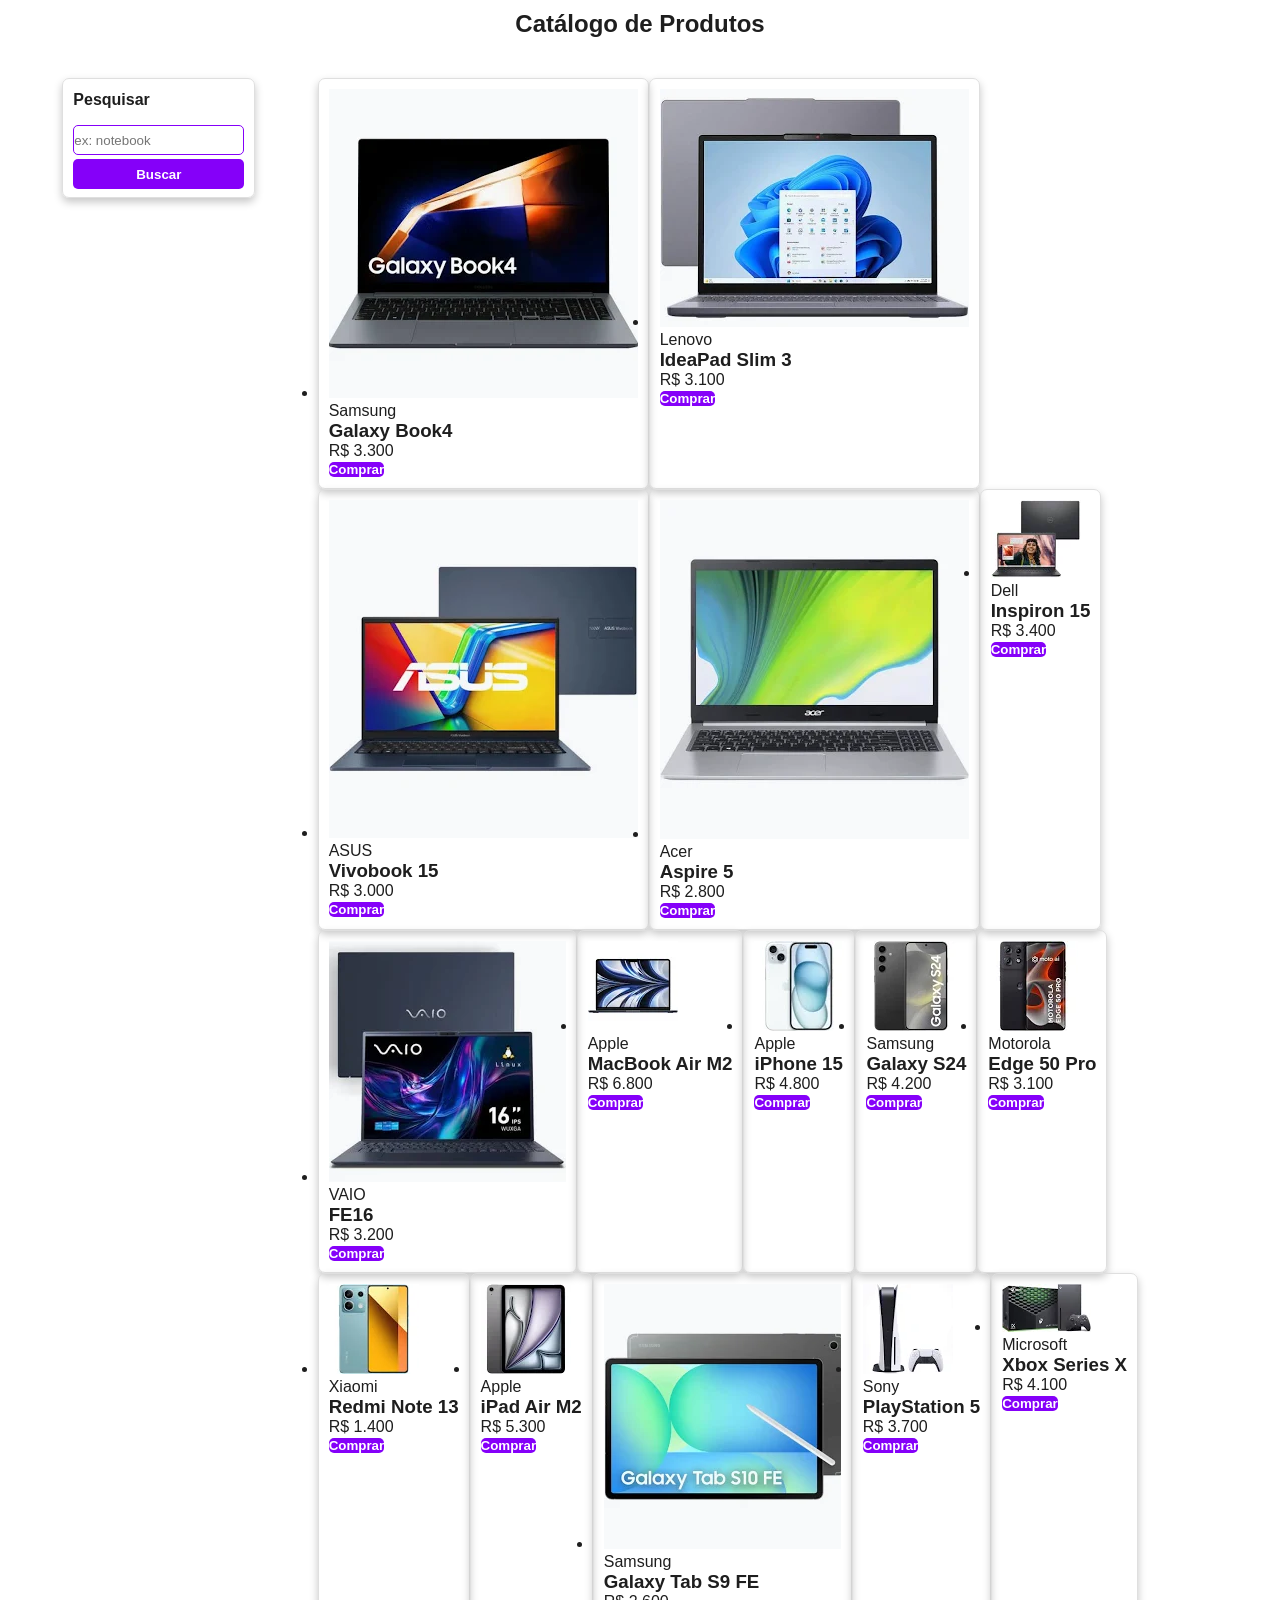
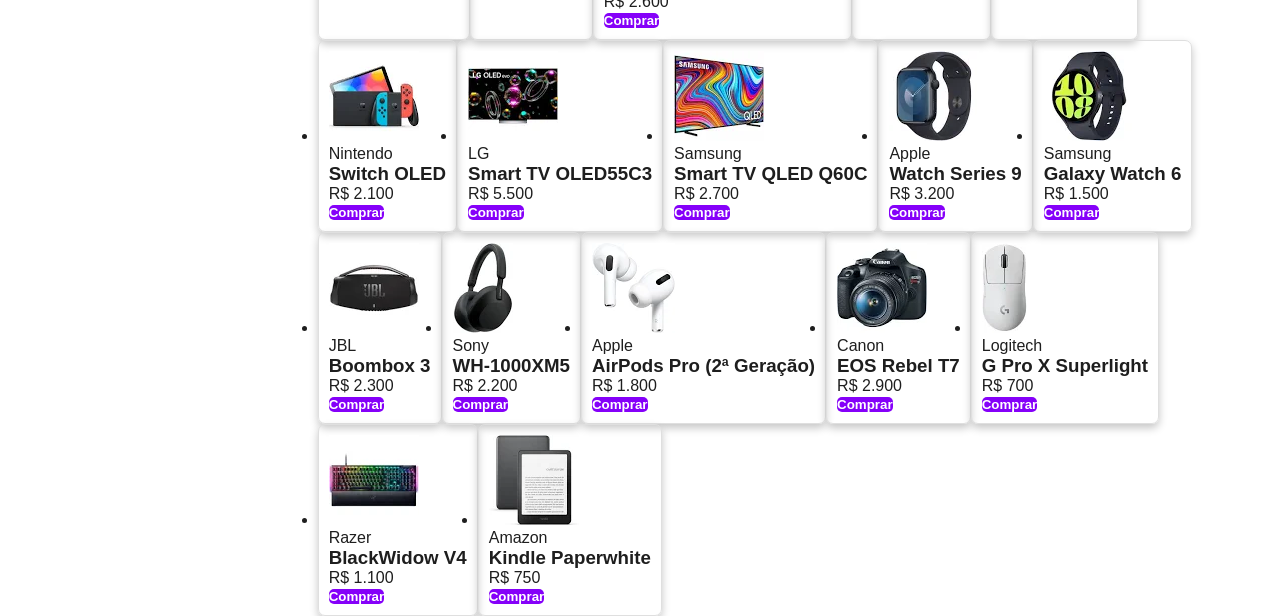
==== commit 47f979fc: "alter style filtrar-busca, não completo" ====
--- a/conteudos/exercicios/filtrar_busca/index.html
+++ b/conteudos/exercicios/filtrar_busca/index.html
@@ -10,11 +10,11 @@
     <main>
         <section class="catalog-page">
             <h1 class="title">Catálogo de Produtos</h1>
-            <div class="container-principal">
-                <article class="filter-container">
-                    <form action="" method="get">
-                        <label for="fsearch" class="filter-form-item">Pesquisar</label>
-                        <input type="search" name="q" id="fsearch" placeholder="ex: notebook" class="filter-form-item">
+            <div class="principal-container">
+                <article class="filter-container card">
+                    <form action="" method="get" class="filter">
+                        <label for="fsearch" class="filter-form-item pesquisar">Pesquisar</label>
+                        <input type="search" name="q" id="fsearch" placeholder="ex: notebook" class="filter-form-item filter-input">
                         <button type="submit" class="btn-search filter-form-item">Buscar</button>
                     </form>
                 </article>
@@ -73,13 +73,14 @@
                                         <img src="${image_url}" class="product-image">
                                         <br> 
                                     </div>   
+                                    <div class="line-box-item"></div>
                                     <div class="bottom-box-item">
+                                        <p class="product-info">${marca}</p>
                                         <strong><h3 class="product-info product-title">${modelo}</h3></strong>
-                                        <br>
-                                        <p class="product-info">${marca}</p>
-                                        <br>
-                                        <p class="product-info">${preco}</p>`;
-                item.setAttribute('class', 'item');
+                                        <p class="product-info">${preco}</p>
+                                        <button class="btn-comprar-item product-info">Comprar</button>
+                                    </div>`;
+                item.setAttribute('class', 'item card');
                 catalogo.appendChild(item);
             }
         }
--- a/conteudos/exercicios/filtrar_busca/style.css
+++ b/conteudos/exercicios/filtrar_busca/style.css
@@ -4,75 +4,107 @@
     box-sizing: border-box; 
 }
 
+:root {
+    --cor-principal: rgb(133, 0, 249);
+    --cor-secundaria: rgb(185, 81, 255);
+    --background: rgb(245, 236, 250);
+    --text: rgb(30, 30, 30);
+    --card-border: rgb(223, 223, 223);
+    --shadow: rgb(198, 198, 198);
+}
+
+body {
+    font-family: 'Segoe UI', Arial, sans-serif;
+    color: var(--text);
+}
+
 main {
-    margin: 0 20px;
+    max-width: 1400px;
+    margin: 0 auto;
 }
 
 .title {
-    text-align: center;
-    margin: 10px;
+    padding: 10px;
+    margin-bottom: 30px;
 }
 
-.container-principal {
+.catalog-page {
     display: flex;
-    flex-flow: row nowrap;
+    flex-direction: column;
+    align-items: center;
+}
+
+.principal-container {
+    width: 100%;
+    display: flex;
+    flex-flow: row wrap;
+    justify-content: space-evenly ;
+    align-items: flex-start;
+}
+
+.card {
+    padding: 10px;
+    border: solid 1px var(--card-border);
+    border-radius: 7px;
+    box-shadow: 0 4px 8px 0 var(--shadow);
 }
 
 .filter-container {
+    max-width: 200px;
+    height: 120px;
+}
+
+.filter {
     display: flex;
-    flex-flow: column wrap;
-    border: 1px solid black;
-    max-width: 150px;
-    height: fit-content;
-    align-items: start;
+    flex-direction: column;
+    justify-content: center;
+    align-items: center;
 }
 
 .filter-form-item {
     display: inline-block;
-    width: 150px;
-    margin: 5px 0;
+    height: 30px;
+    width: 100%;
+    margin: 2px auto;
 }
 
-.btn-search:hover {
+.pesquisar {
+    font-weight: 600;
+}
+
+.filter-input {
+    border: 1px solid var(--cor-principal);
+    border-radius: 5px;
+    transition: ease-in-out 0.3s;
+}
+
+.filter-input:focus {
+    border: 1px solid black;
+    border-radius: 5px;
+    outline: 0;
+    box-shadow: none;
+}
+
+button {
+    font-weight: 700;
+    background-color: var(--cor-principal);
+    border: none;
+    border-radius: 5px;
     cursor: pointer;
+    color: white;
+    transition: ease 0.3s;
 }
+
+button:hover {
+    background-color: var(--cor-secundaria);
+}   
+
 .catalog {
-    list-style-type: none;
+    max-width: 900px;
     display: flex;
     flex-flow: row wrap;
-    margin: 0 10% auto;
-}
-
-.item {
-    display: flex;
-    flex-direction: column;
-    width: 15vw;
-    height: 40vh;
-    margin: 20px;
-    padding: 10px;
-    border: 2px solid purple;
-    border-radius: 7px;
-    text-align: center;
-    line-height: 1.5;
-    overflow: hidden;
-}
-
-.product-info {
-    display: inline-block;
-    margin: 2px 0;
-}
-
-.product-image {
-    max-width: 80px;
-    max-height: 80px;
-}
-
-.top-box-item,
-.bottom-box-item {
-    display: inline-block;
-    justify-content: center;
-    align-items: center;
-    height: 50%;
 }
 
 
+
+
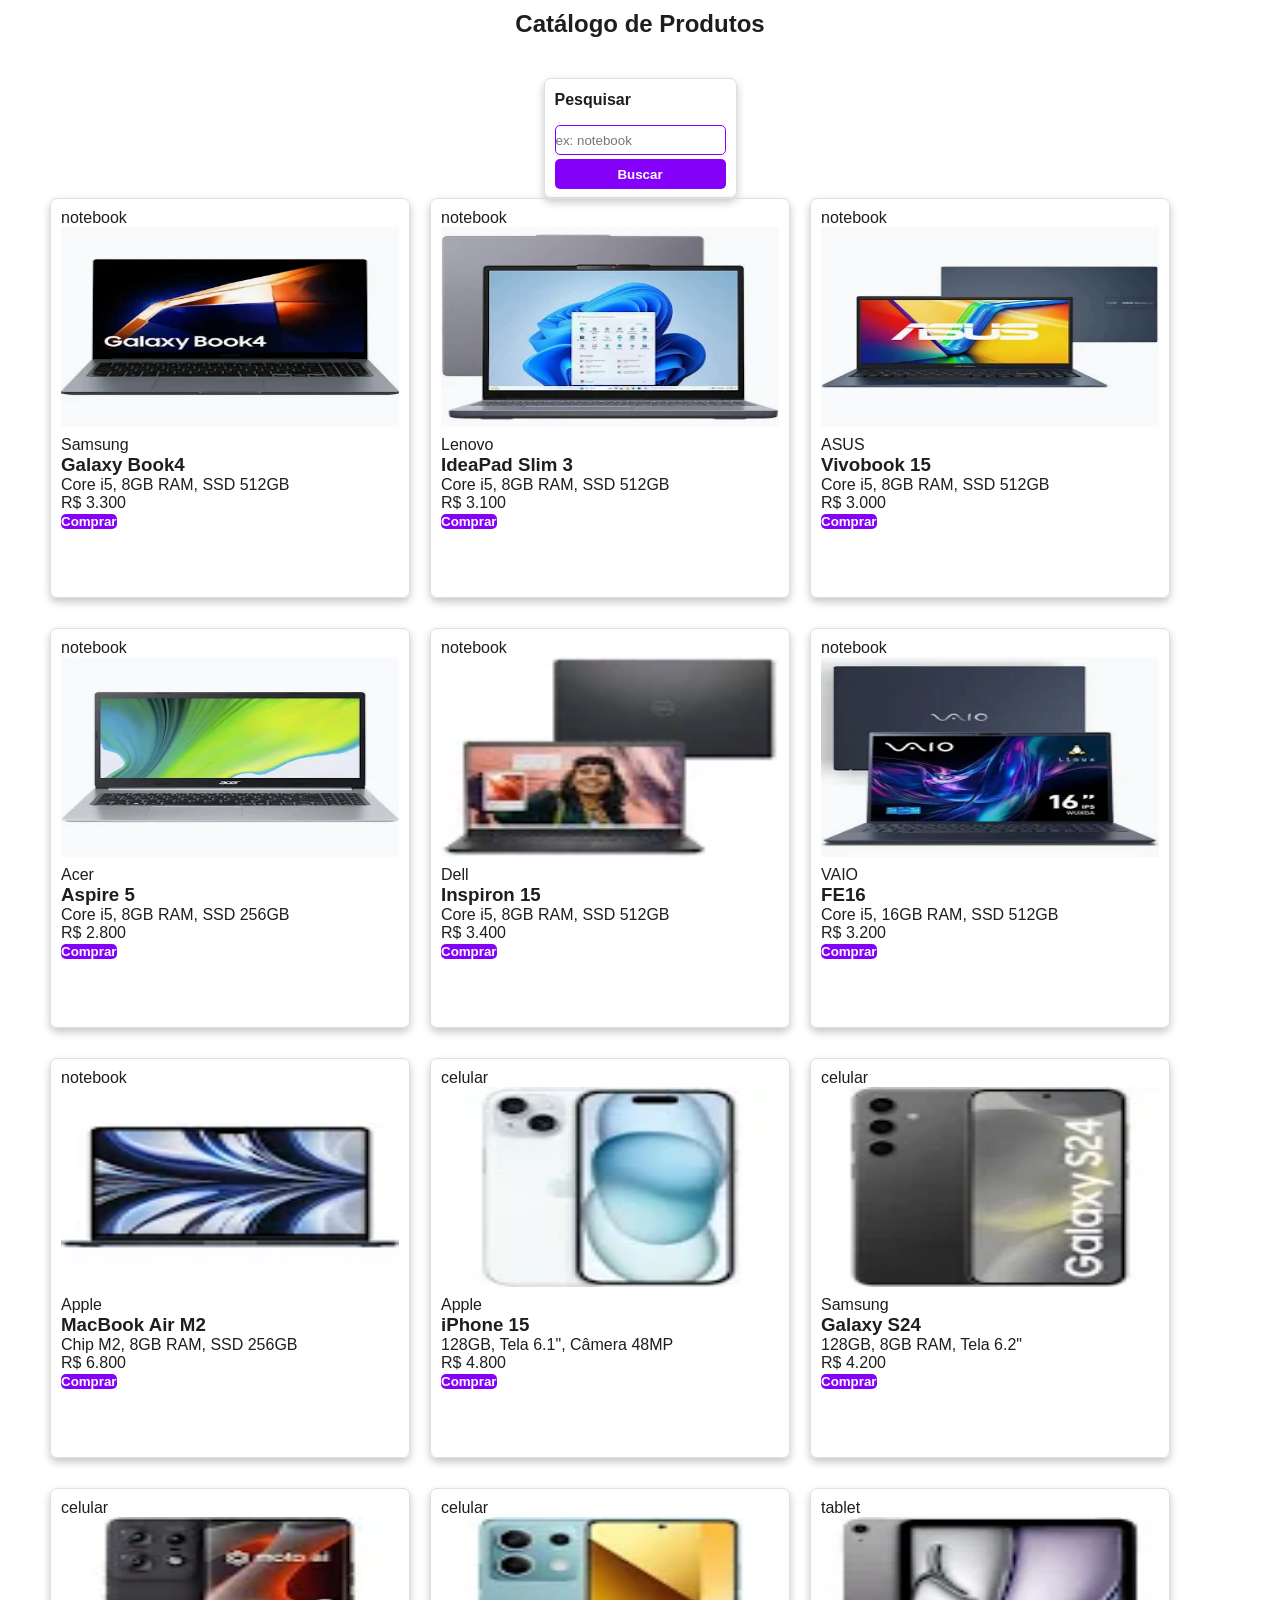
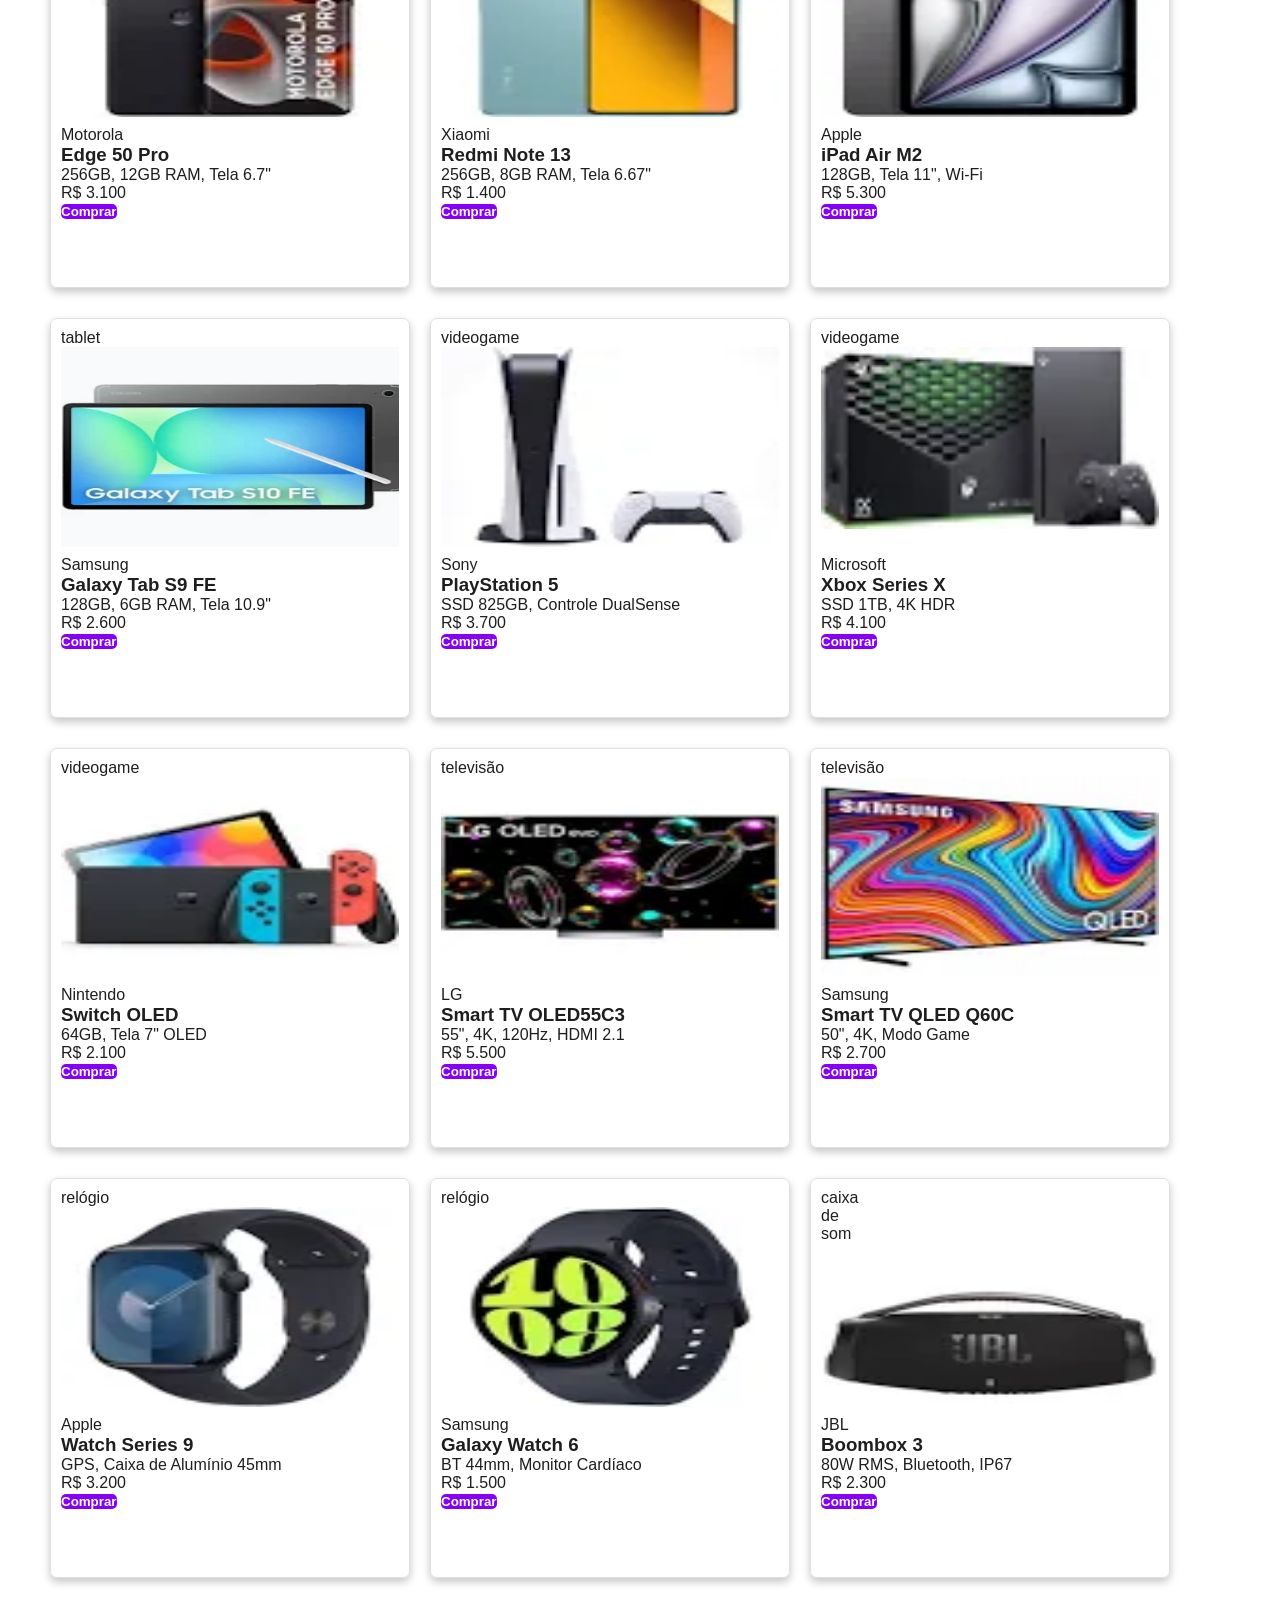
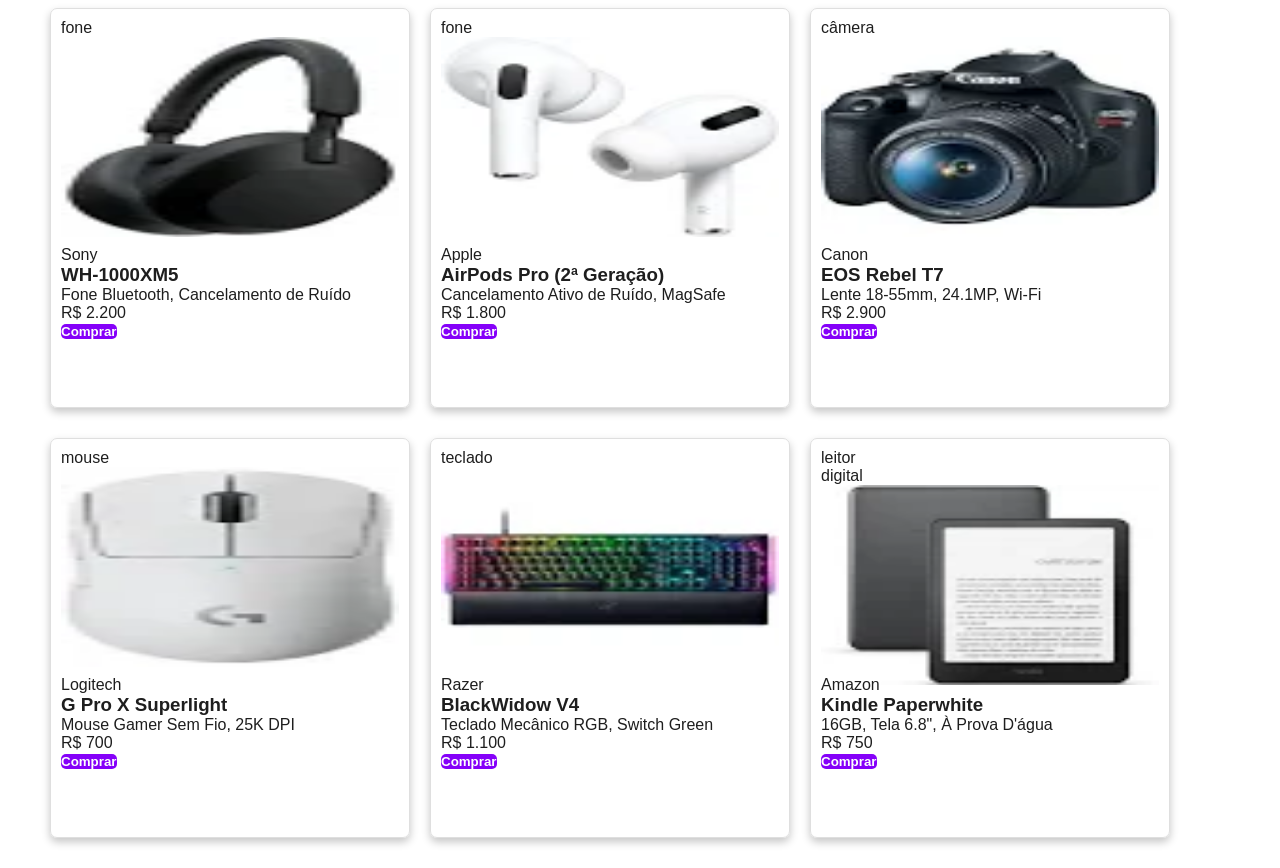
==== commit f9ed650a: "alter exercicio filtrar_busca, não concluído" ====
--- a/conteudos/exercicios/filtrar_busca/index.html
+++ b/conteudos/exercicios/filtrar_busca/index.html
@@ -66,18 +66,20 @@
                 const modelo = lista[i][1];
                 const specs = lista[i][2];
                 const preco = lista[i][3];
+                const tipo = lista[i][4];
                 const image_url = lista[i][5];
 
                 const item = document.createElement('li');
                 item.innerHTML = `  <div class="top-box-item">
+                                        <div class="product-tipo">${tipo}</div>
                                         <img src="${image_url}" class="product-image">
-                                        <br> 
                                     </div>   
                                     <div class="line-box-item"></div>
                                     <div class="bottom-box-item">
-                                        <p class="product-info">${marca}</p>
-                                        <strong><h3 class="product-info product-title">${modelo}</h3></strong>
-                                        <p class="product-info">${preco}</p>
+                                        <p class="product-info product-marca">${marca}</p>
+                                        <strong><h3 class="product-info product-modelo">${modelo}</h3></strong>
+                                        <p class="product-info product-specs">${specs}<p>
+                                        <p class="product-info product-preco">${preco}</p>
                                         <button class="btn-comprar-item product-info">Comprar</button>
                                     </div>`;
                 item.setAttribute('class', 'item card');
--- a/conteudos/exercicios/filtrar_busca/style.css
+++ b/conteudos/exercicios/filtrar_busca/style.css
@@ -19,7 +19,7 @@
 }
 
 main {
-    max-width: 1400px;
+    max-width: 1600px;
     margin: 0 auto;
 }
 
@@ -100,11 +100,36 @@
 }   
 
 .catalog {
-    max-width: 900px;
+    max-width: 1200px;
     display: flex;
     flex-flow: row wrap;
+    list-style: none;
+}
+
+.item {
+    width: 30%;
+    height: 400px;
+    margin: 0 10px 30px 10px;
+    transition: ease-in 0.1s;
+}
+
+.item:hover {
+    transform: translateY(-5px);
+}
+
+.top-box-item {
+    display: flex;
+    flex-direction: column;
+    height: 60%;
+}
+
+.product-tipo {
+    display: block;
+    width: 20px;
+}
+
+.product-image {
+    max-height: 200px;
 }
 
 
-
-
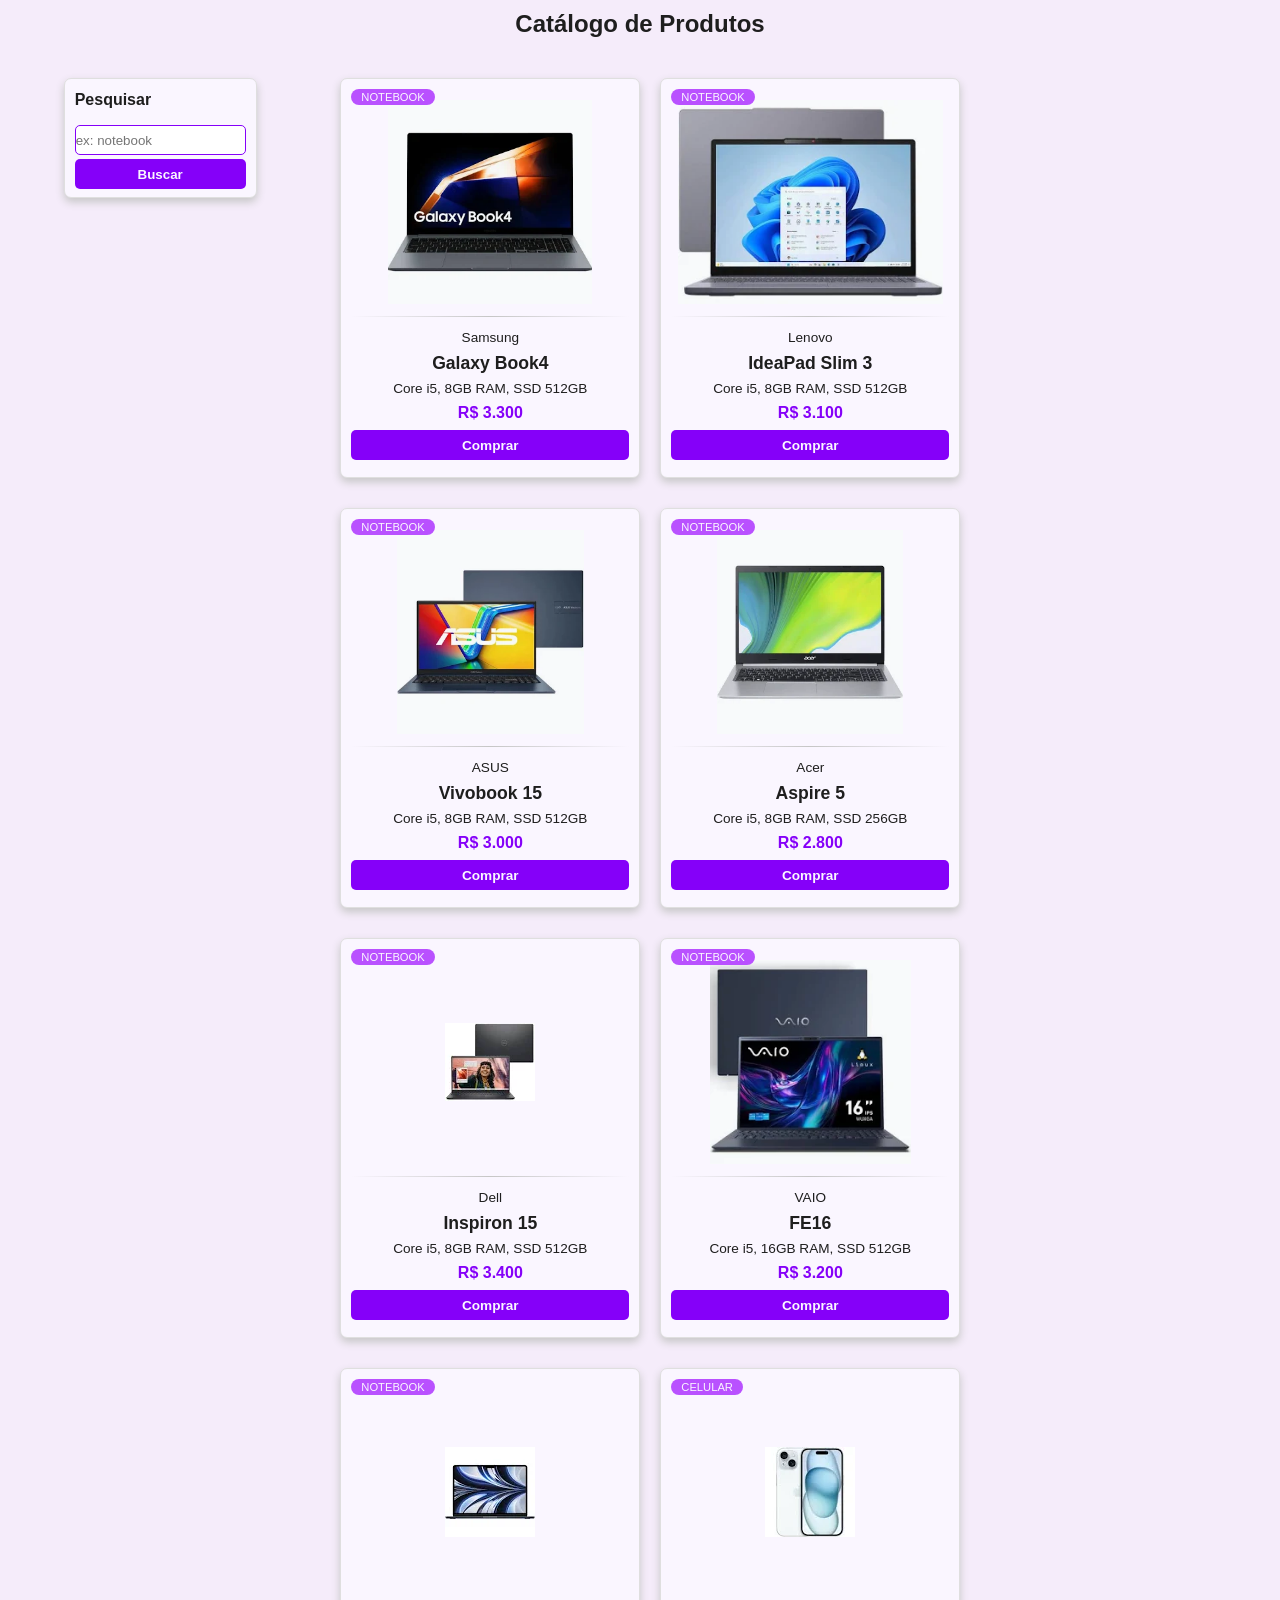
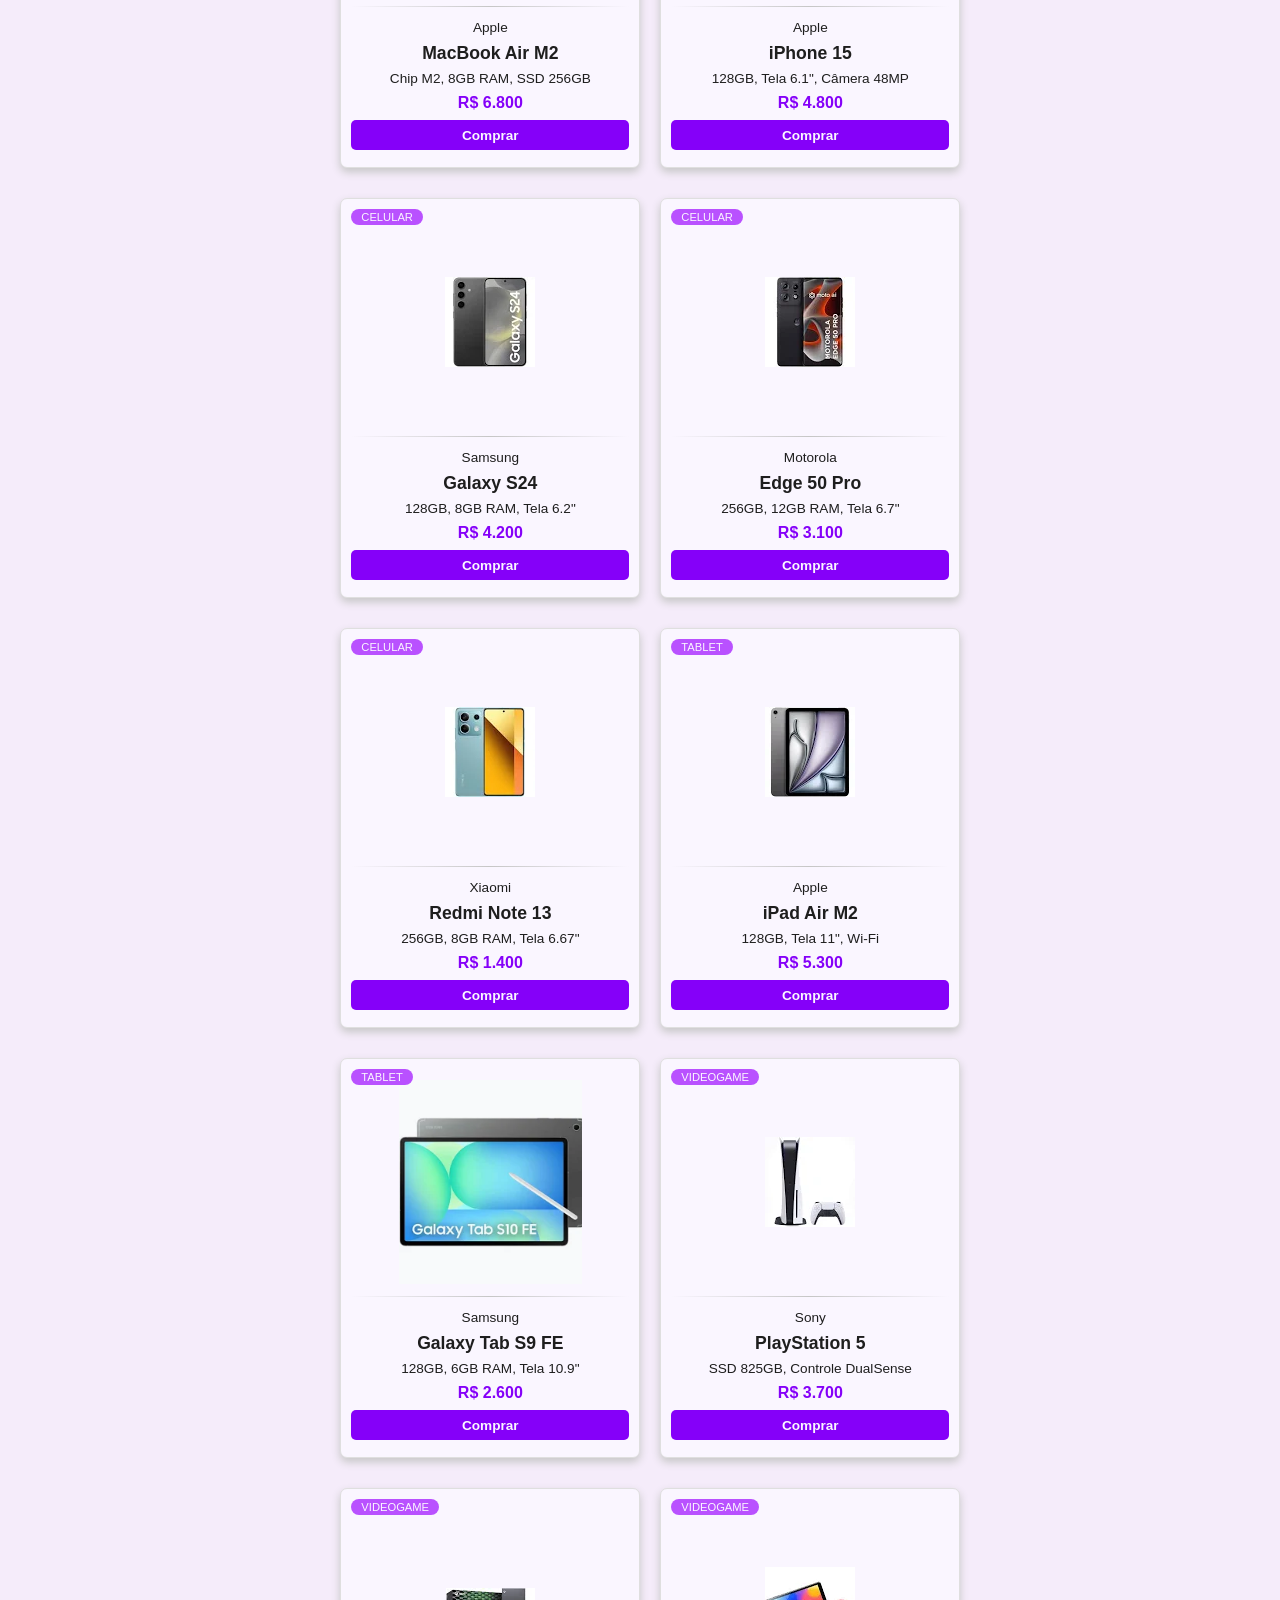
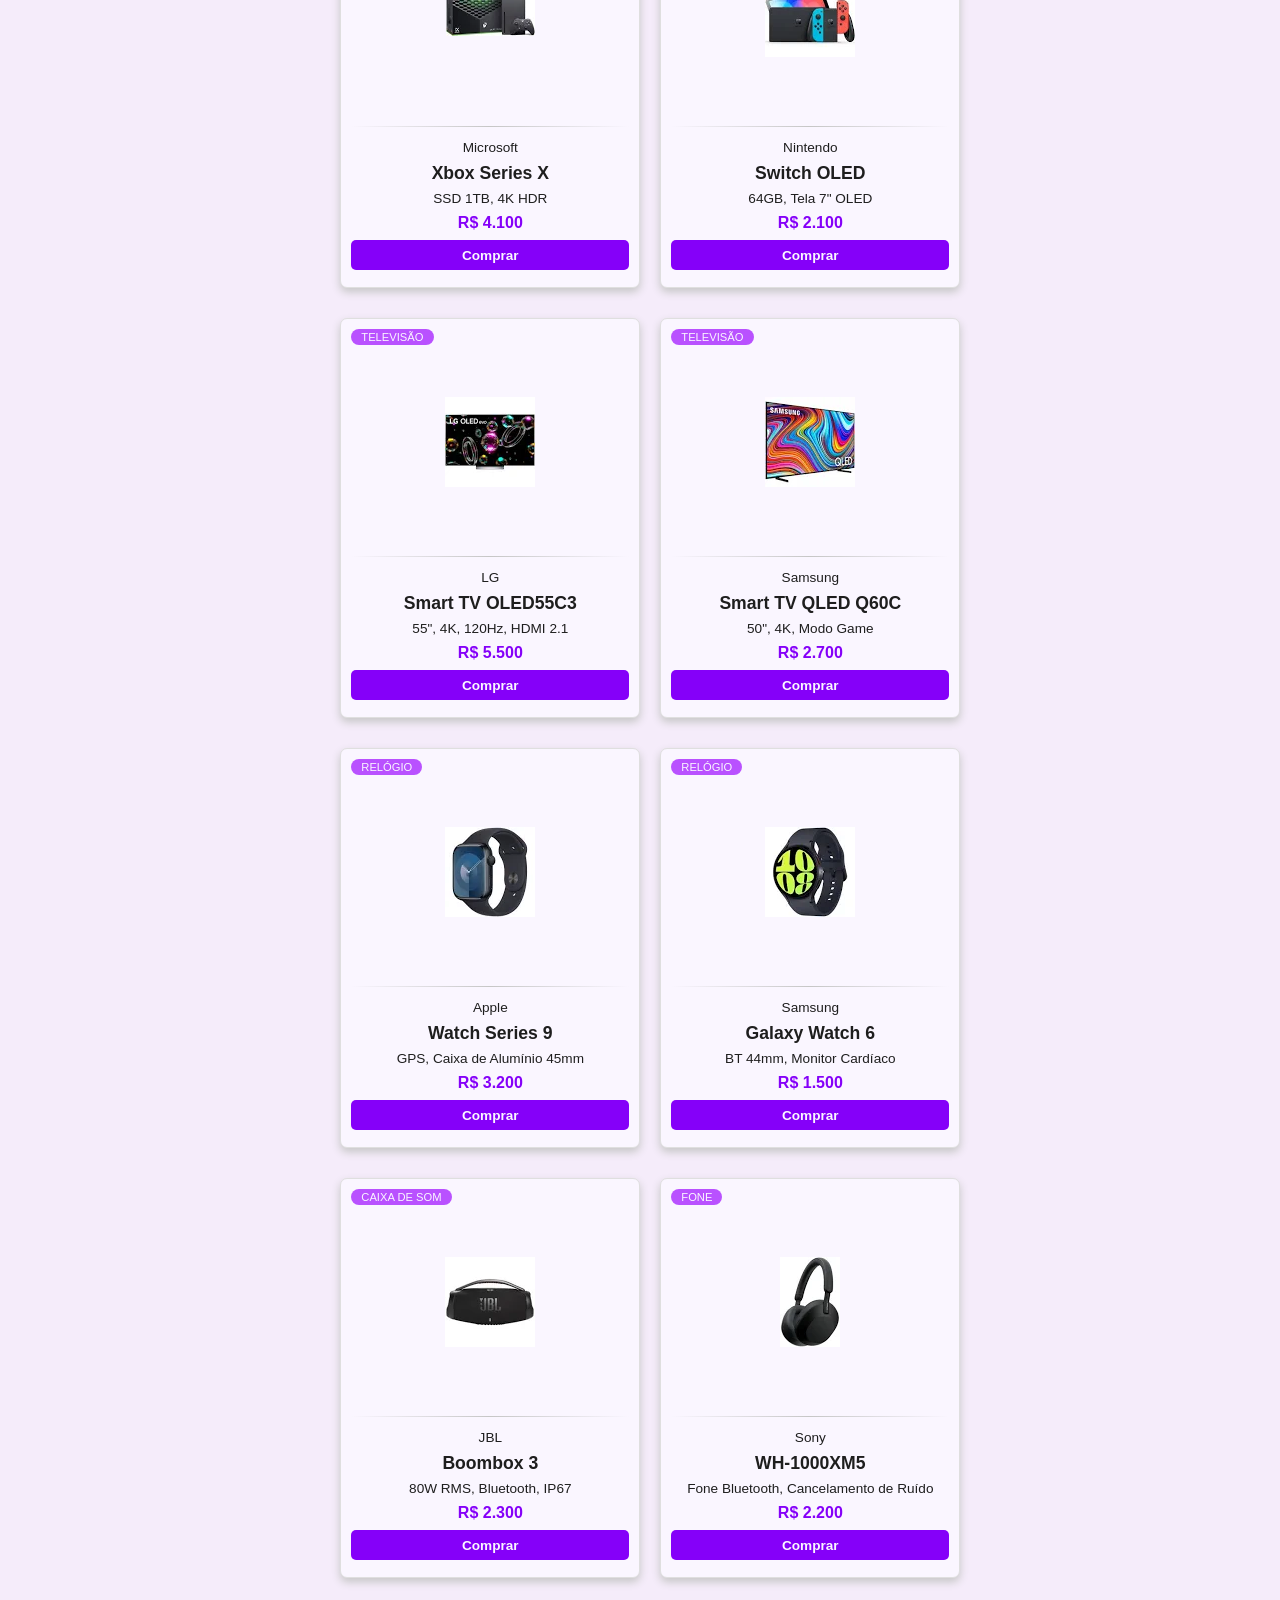
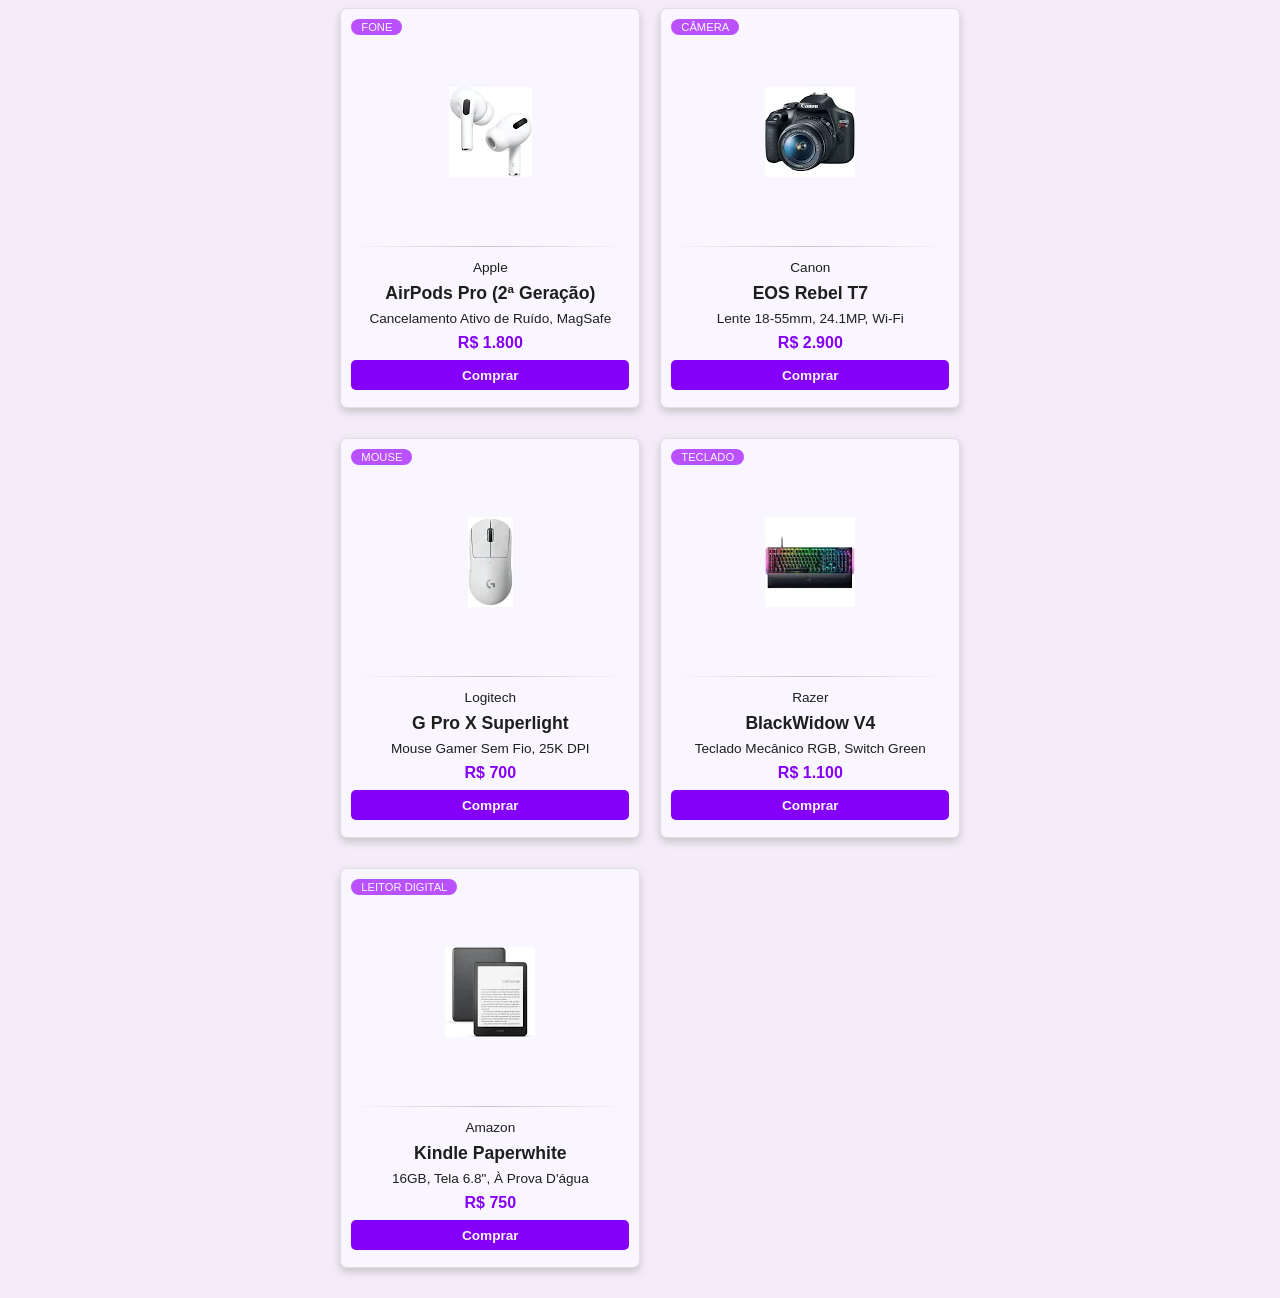
==== commit 4d652bae: "reestrutura projeto em assets/ - move css, js e images para assets/ e conclusao do exercicio" ====
--- a/conteudos/exercicios/filtrar_busca/index.html
+++ b/conteudos/exercicios/filtrar_busca/index.html
@@ -3,8 +3,8 @@
 <head>
     <meta charset="UTF-8">
     <meta name="viewport" content="width=device-width, initial-scale=1.0">
-    <title>Document</title>
-    <link rel="stylesheet" href="style.css">
+    <title>Catálogo</title>
+    <link rel="stylesheet" href="assets/css/style.css">
 </head>
 <body>
     <main>
@@ -19,91 +19,13 @@
                     </form>
                 </article>
                 <article class="catalog-container">
+                    <p id="no-results" class="no-results" hidden></p>
                     <ul id="catalog" class="catalog"></ul>
                 </article>
             </div>
         </section>
     </main>
-
-    <script>
-        const produtos = [
-            ["Samsung", "Galaxy Book4", "Core i5, 8GB RAM, SSD 512GB", "R$ 3.300", "notebook", "images/galaxybook4.webp"],
-            ["Lenovo", "IdeaPad Slim 3", "Core i5, 8GB RAM, SSD 512GB", "R$ 3.100", "notebook", "images/lenovoideapad3.webp"],
-            ["ASUS", "Vivobook 15", "Core i5, 8GB RAM, SSD 512GB", "R$ 3.000", "notebook", "images/asusvivobook.webp"],
-            ["Acer", "Aspire 5", "Core i5, 8GB RAM, SSD 256GB", "R$ 2.800", "notebook", "images/aceraspire5.webp"],
-            ["Dell", "Inspiron 15", "Core i5, 8GB RAM, SSD 512GB", "R$ 3.400", "notebook", "images/dellinspiron15.webp"],
-            ["VAIO", "FE16", "Core i5, 16GB RAM, SSD 512GB", "R$ 3.200", "notebook", "images/vaiofe16.webp"],
-            ["Apple", "MacBook Air M2", "Chip M2, 8GB RAM, SSD 256GB", "R$ 6.800", "notebook", "images/macbookair2.webp"],
-            ["Apple", "iPhone 15", "128GB, Tela 6.1\", Câmera 48MP", "R$ 4.800", "celular", "images/iphone15.webp"],
-            ["Samsung", "Galaxy S24", "128GB, 8GB RAM, Tela 6.2\"", "R$ 4.200", "celular", "images/galaxys24.webp"],
-            ["Motorola", "Edge 50 Pro", "256GB, 12GB RAM, Tela 6.7\"", "R$ 3.100", "celular", "images/edge50pro.webp"],
-            ["Xiaomi", "Redmi Note 13", "256GB, 8GB RAM, Tela 6.67\"", "R$ 1.400", "celular", "images/redminote13.webp"],
-            ["Apple", "iPad Air M2", "128GB, Tela 11\", Wi-Fi", "R$ 5.300", "tablet", "images/ipadairm2.webp"],
-            ["Samsung", "Galaxy Tab S9 FE", "128GB, 6GB RAM, Tela 10.9\"", "R$ 2.600", "tablet", "images/galaxytabs9.webp"],
-            ["Sony", "PlayStation 5", "SSD 825GB, Controle DualSense", "R$ 3.700", "videogame", "images/playstation5.webp"],
-            ["Microsoft", "Xbox Series X", "SSD 1TB, 4K HDR", "R$ 4.100", "videogame", "images/xboxseriesx.webp"],
-            ["Nintendo", "Switch OLED", "64GB, Tela 7\" OLED", "R$ 2.100", "videogame", "images/nintendoswitcholed.webp"],
-            ["LG", "Smart TV OLED55C3", "55\", 4K, 120Hz, HDMI 2.1", "R$ 5.500", "televisão", "images/lgoled.webp"],
-            ["Samsung", "Smart TV QLED Q60C", "50\", 4K, Modo Game", "R$ 2.700", "televisão", "images/tvsamsungoled.webp"],
-            ["Apple", "Watch Series 9", "GPS, Caixa de Alumínio 45mm", "R$ 3.200", "relógio", "images/watchseries9.webp"],
-            ["Samsung", "Galaxy Watch 6", "BT 44mm, Monitor Cardíaco", "R$ 1.500", "relógio", "images/watch6BT.webp"],
-            ["JBL", "Boombox 3", "80W RMS, Bluetooth, IP67", "R$ 2.300", "caixa de som", "images/jblboombox.webp"],
-            ["Sony", "WH-1000XM5", "Fone Bluetooth, Cancelamento de Ruído", "R$ 2.200", "fone", "images/sonyWH-1000XM5fone.webp"],
-            ["Apple", "AirPods Pro (2ª Geração)", "Cancelamento Ativo de Ruído, MagSafe", "R$ 1.800", "fone", "images/airpodspro2geracao.webp"],
-            ["Canon", "EOS Rebel T7", "Lente 18-55mm, 24.1MP, Wi-Fi", "R$ 2.900", "câmera", "images/cameracanonEOSRebelT7.webp"],
-            ["Logitech", "G Pro X Superlight", "Mouse Gamer Sem Fio, 25K DPI", "R$ 700", "mouse", "images/logitechgproxsuperlight.webp"],
-            ["Razer", "BlackWidow V4", "Teclado Mecânico RGB, Switch Green", "R$ 1.100", "teclado", "images/razerBlackWidowV4.webp"],
-            ["Amazon", "Kindle Paperwhite", "16GB, Tela 6.8\", À Prova D'água", "R$ 750", "leitor digital", "images/amazonkindlepaperwhit.webp"]
-        ];
-
-        const catalogo = document.querySelector('#catalog');
-
-        function mostrar(lista) {
-            catalogo.innerHTML = ""; 
-
-            for (let i = 0; i < lista.length; i++) {
-                const marca = lista[i][0];
-                const modelo = lista[i][1];
-                const specs = lista[i][2];
-                const preco = lista[i][3];
-                const tipo = lista[i][4];
-                const image_url = lista[i][5];
-
-                const item = document.createElement('li');
-                item.innerHTML = `  <div class="top-box-item">
-                                        <div class="product-tipo">${tipo}</div>
-                                        <img src="${image_url}" class="product-image">
-                                    </div>   
-                                    <div class="line-box-item"></div>
-                                    <div class="bottom-box-item">
-                                        <p class="product-info product-marca">${marca}</p>
-                                        <strong><h3 class="product-info product-modelo">${modelo}</h3></strong>
-                                        <p class="product-info product-specs">${specs}<p>
-                                        <p class="product-info product-preco">${preco}</p>
-                                        <button class="btn-comprar-item product-info">Comprar</button>
-                                    </div>`;
-                item.setAttribute('class', 'item card');
-                catalogo.appendChild(item);
-            }
-        }
-
-        mostrar(produtos);
-
-        const form = document.querySelector('form');
-
-        form.addEventListener('submit', function (evento) {
-            evento.preventDefault(); // impede o formulário de recarregar a página
-            
-            const busca = document.getElementById('fsearch').value.toLowerCase();
-
-            const produtos_filtrados = produtos.filter(function (produto) {
-                return produto.some(function (campo) {   // .some() verifica se existe ao menos campo neste produto
-                    return campo.toString().toLowerCase().includes(busca);
-                });
-            });
-
-            mostrar(produtos_filtrados);
-        });
-    </script>
+    
+    <script src="assets/js/script.js"></script>
 </body>
 </html>
--- a/conteudos/exercicios/filtrar_busca/assets/css/style.css
+++ b/conteudos/exercicios/filtrar_busca/assets/css/style.css
@@ -0,0 +1,191 @@
+* {
+    margin: 0;
+    padding: 0;
+    box-sizing: border-box; 
+}
+
+:root {
+    --cor-principal: rgb(133, 0, 249);
+    --cor-secundaria: rgb(185, 81, 255);
+    --background: rgb(245, 236, 250);
+    --text-bl: rgb(30, 30, 30);
+    --text-wh: rgb(250, 246, 255);
+    --card-border: rgb(223, 223, 223);
+    --gray: rgb(198, 198, 198);
+}
+
+body {
+    font-family: 'Segoe UI', Arial, sans-serif;
+    color: var(--text-bl);
+    background-color: var(--background);
+}
+
+main {
+    max-width: 1600px;
+    margin: 0 auto;
+}
+
+.title {
+    padding: 10px;
+    margin-bottom: 30px;
+}
+
+.catalog-page {
+    display: flex;
+    flex-direction: column;
+    align-items: center;
+}
+
+.principal-container {
+    width: 100%;
+    display: flex;
+    flex-flow: row wrap;
+    justify-content: space-evenly;
+    align-items: flex-start;
+    margin: 0 auto;
+}
+
+.card {
+    padding: 10px;
+    border: solid 1px var(--card-border);
+    border-radius: 7px;
+    box-shadow: 0 4px 8px 0 var(--gray);
+    background-color: var(--text-wh);
+}
+
+.filter-container {
+    max-width: 200px;
+    height: 120px;
+}
+
+.filter {
+    display: flex;
+    flex-direction: column;
+    justify-content: center;
+    align-items: center;
+}
+
+.filter-form-item {
+    display: inline-block;
+    height: 30px;
+    width: 100%;
+    margin: 2px auto;
+}
+
+.pesquisar {
+    font-weight: 600;
+}
+
+.filter-input {
+    border: 1px solid var(--cor-principal);
+    border-radius: 5px;
+    transition: ease-in-out 0.3s;
+}
+
+.filter-input:focus {
+    border: 1px solid black;
+    border-radius: 5px;
+    outline: 0;
+    box-shadow: none;
+}
+
+button {
+    font-weight: 700;
+    background-color: var(--cor-principal);
+    border: none;
+    border-radius: 5px;
+    cursor: pointer;
+    color: var(--text-wh);
+    transition: ease 0.3s;
+}
+
+button:hover {
+    background-color: var(--cor-secundaria);
+}   
+
+.catalog {
+    width: 70vw;
+    display: flex;
+    flex-flow: row wrap;
+    list-style: none;
+}
+
+.item {
+    width: 300px;
+    height: 400px;
+    margin: 0 0 30px 20px;
+    overflow: hidden;
+    transition: ease-in 0.1s;
+}
+
+.item:hover {
+    transform: translateY(-5px);
+}
+
+.top-box-item {
+    display: flex;
+    flex-direction: column;
+    position: relative;
+    width: 100%;
+    height: 60%;
+    align-items: center;
+    justify-content: center;
+}
+
+.product-type {
+    display: block;
+    position: absolute;
+    text-transform: uppercase;
+    font-size: 0.7em;
+    width: fit-content;
+    padding: 2px 10px;
+    background-color: var(--cor-secundaria);
+    border-radius: 15px;
+    color: var(--text-wh);
+    top: 0;
+    left: 0;
+    z-index: 100;
+}
+
+.product-image {
+    max-height: 90%;
+    max-width: 100%;
+    width: auto;
+    object-fit: contain;  /*a imagem inteira aparece, sem esticar. cover: preenche tudo e cortes*/     
+}
+
+.line-box-item {
+    background: linear-gradient(to right, transparent, var(--gray), transparent);
+    width: 100%;
+    height: 1px;
+}
+
+.bottom-box-item {
+    height: 40%;
+    display: flex;
+    flex-flow: column nowrap;
+    padding: 5px 0 0 0;
+    align-items: center;
+    justify-content: space-evenly;
+}
+
+.product-info {
+    font-size: 0.85em;
+}
+
+.product-modelo {
+    font-size: 1.1em;
+}
+
+.product-preco {
+    font-weight: 600;
+    color: var(--cor-principal);
+    font-size: 1em;
+}
+
+.btn-comprar-item {
+    display: inline-block;
+    height: 30px;
+    width: 100%;
+    text-transform: capitalize;
+}
